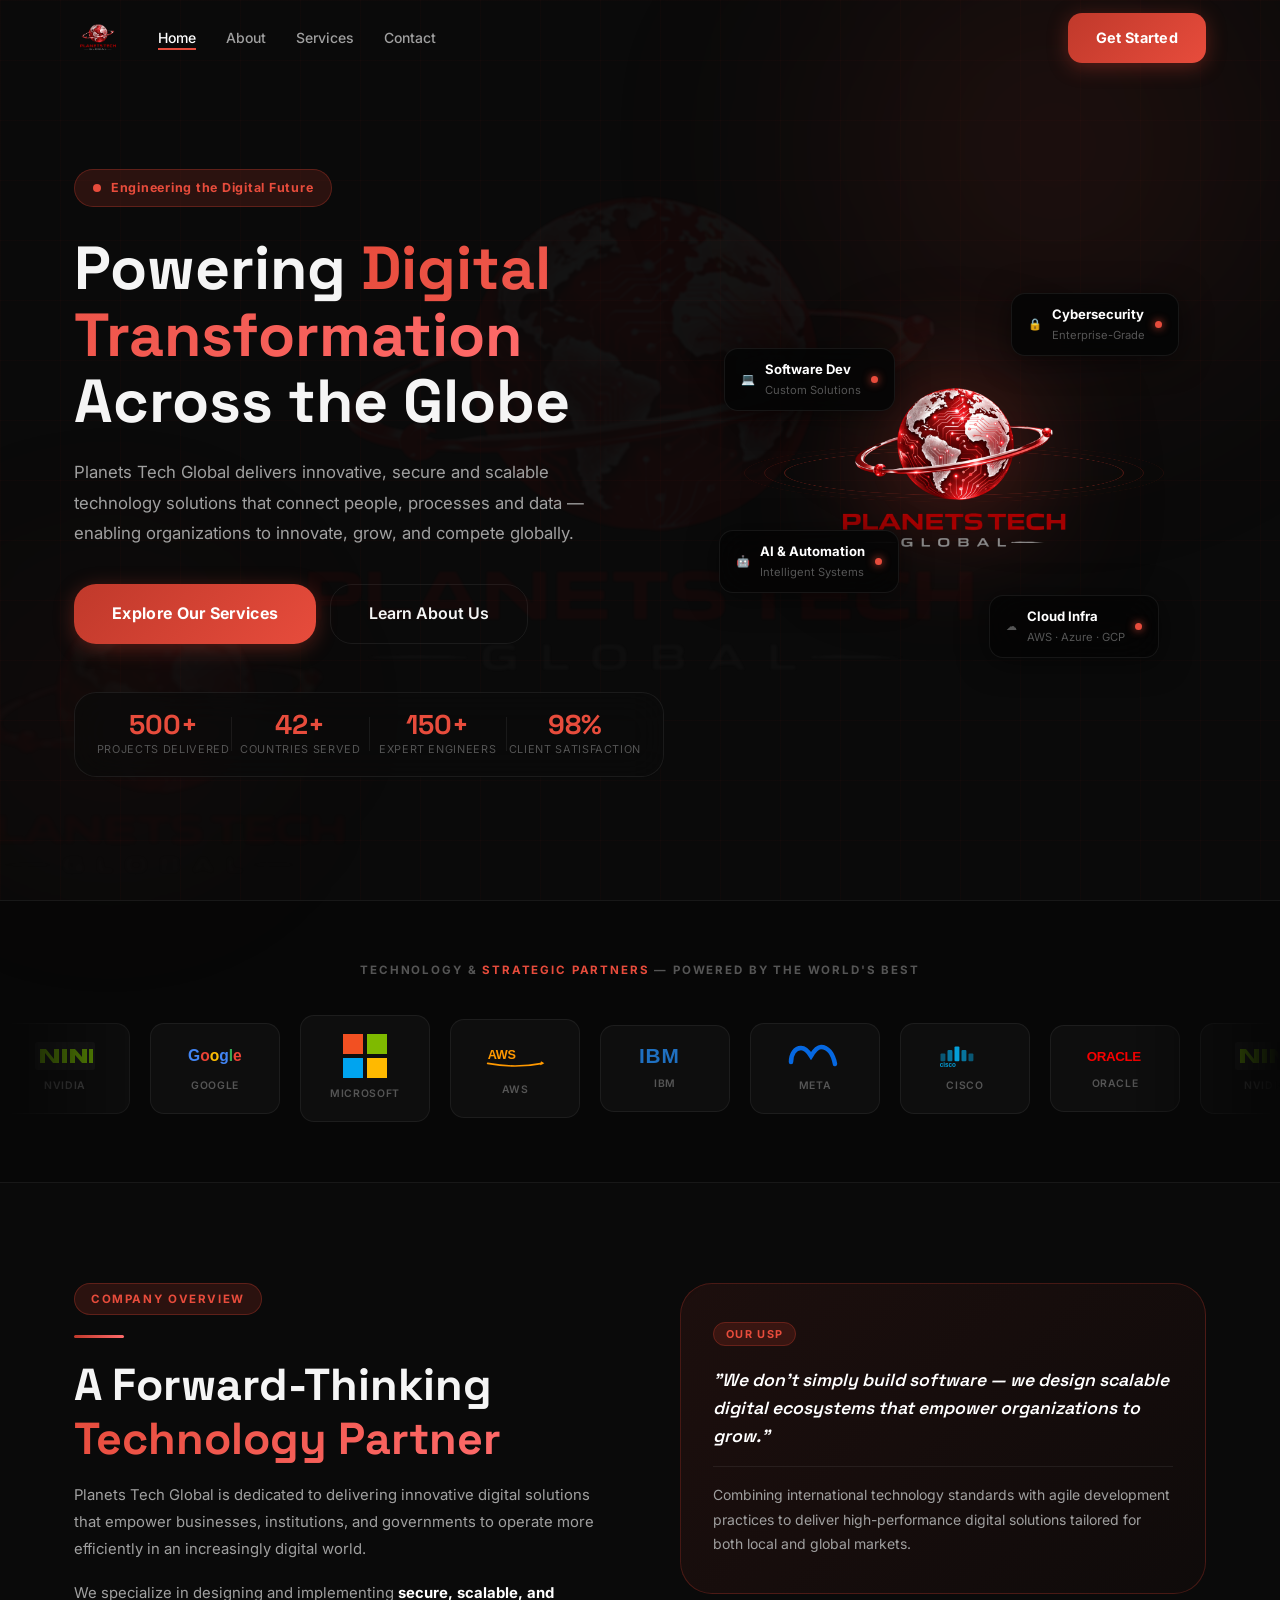
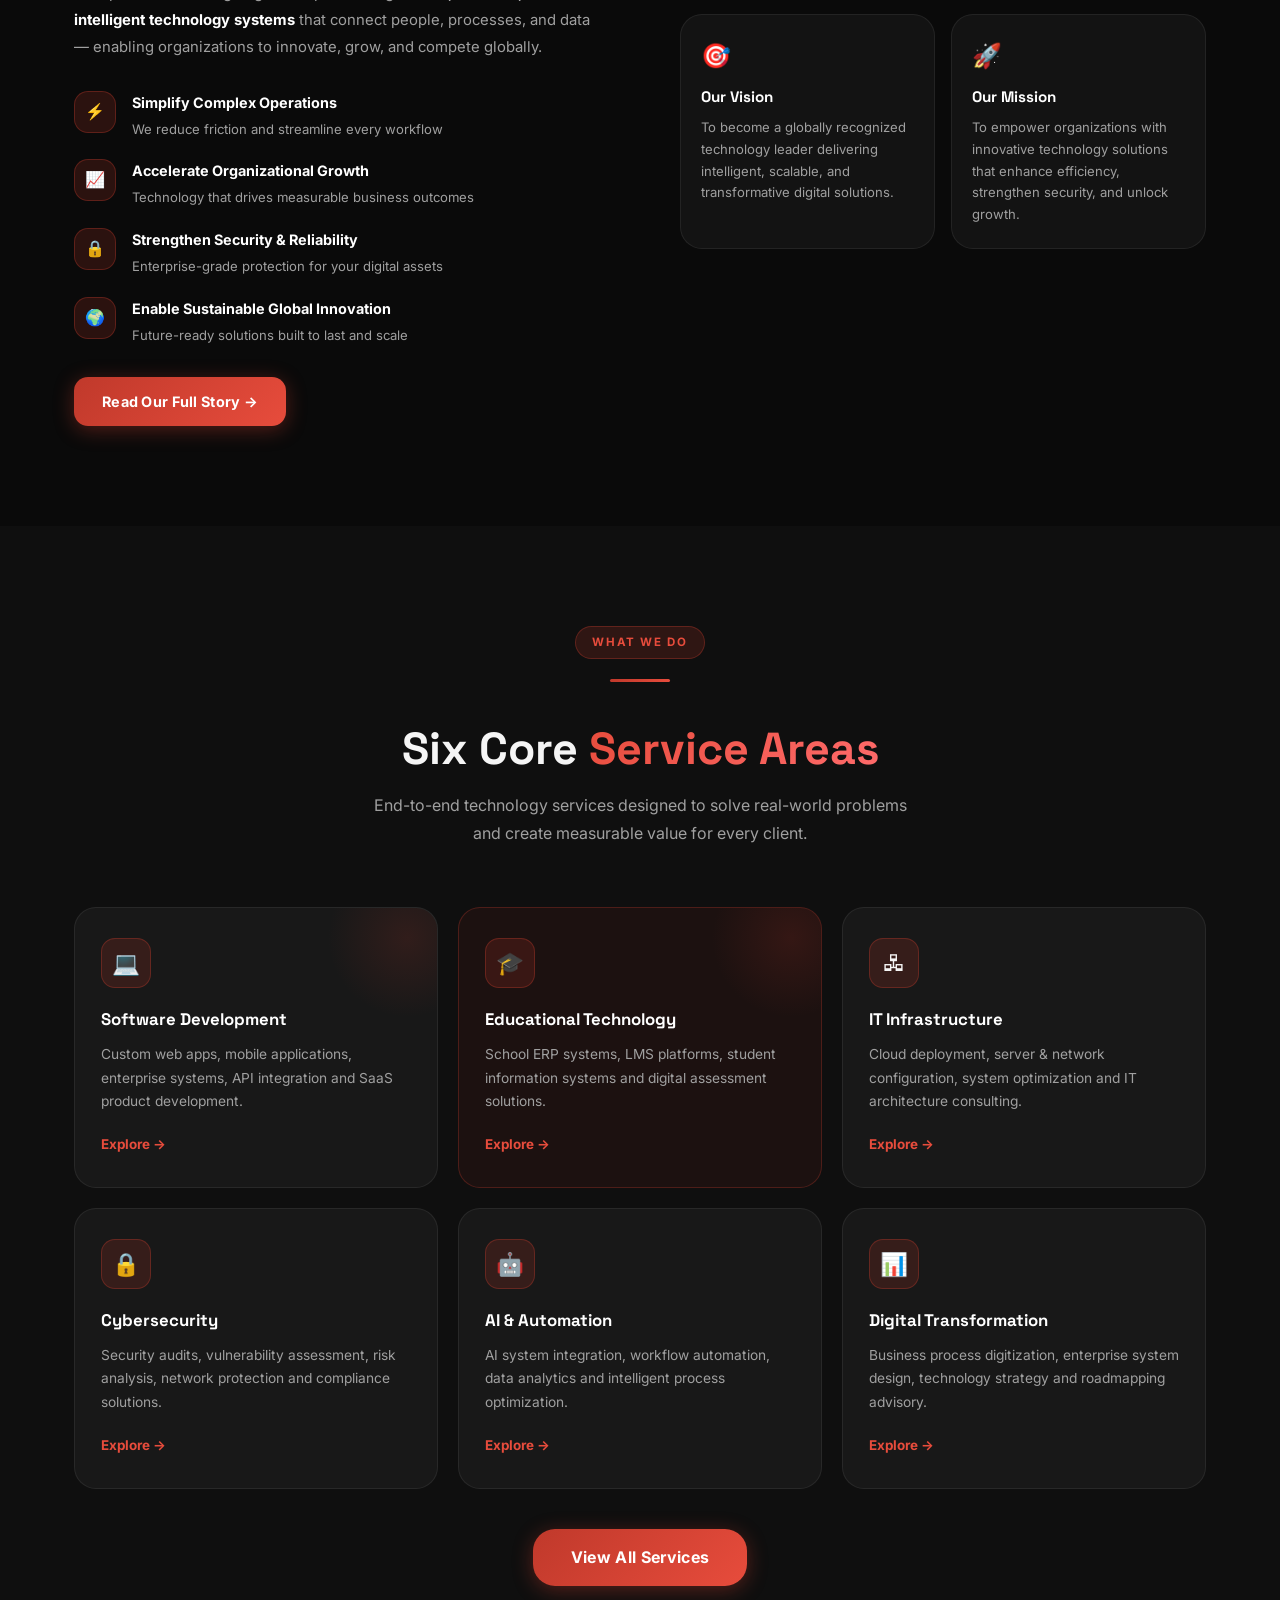
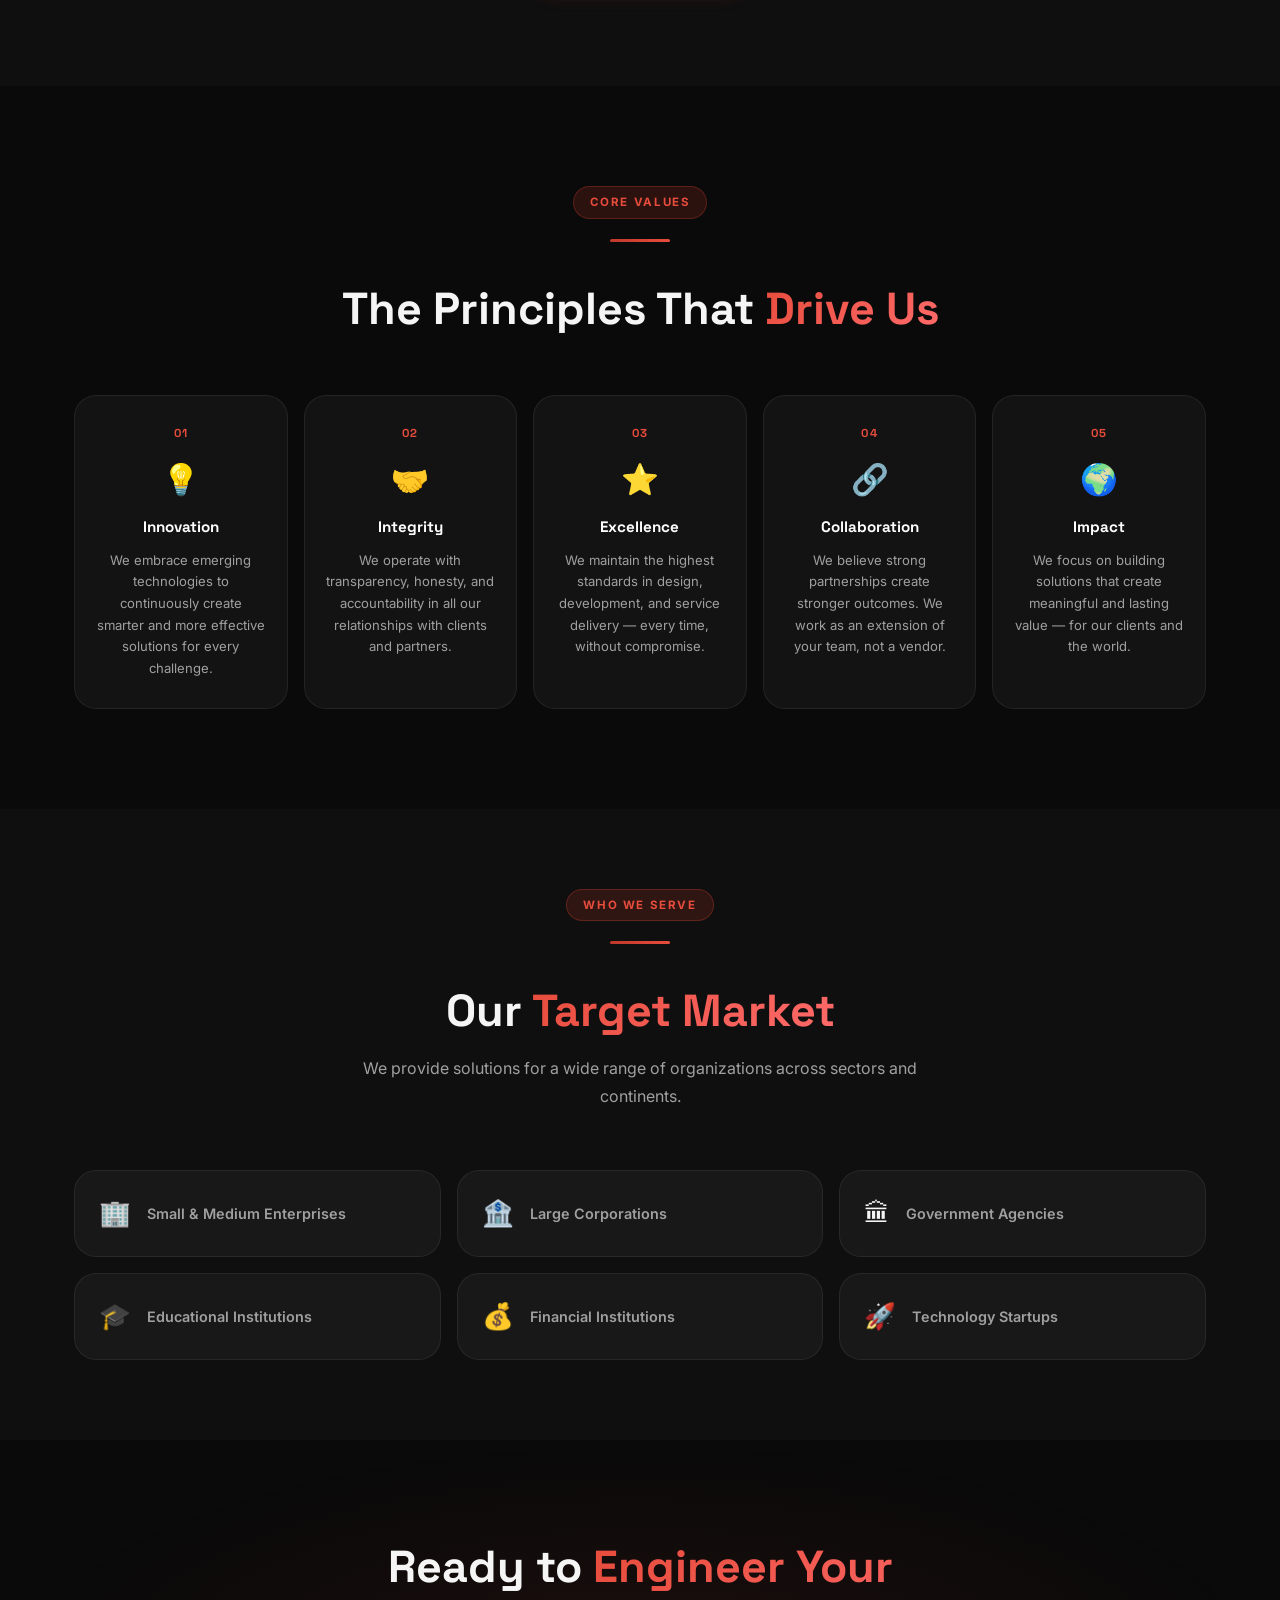
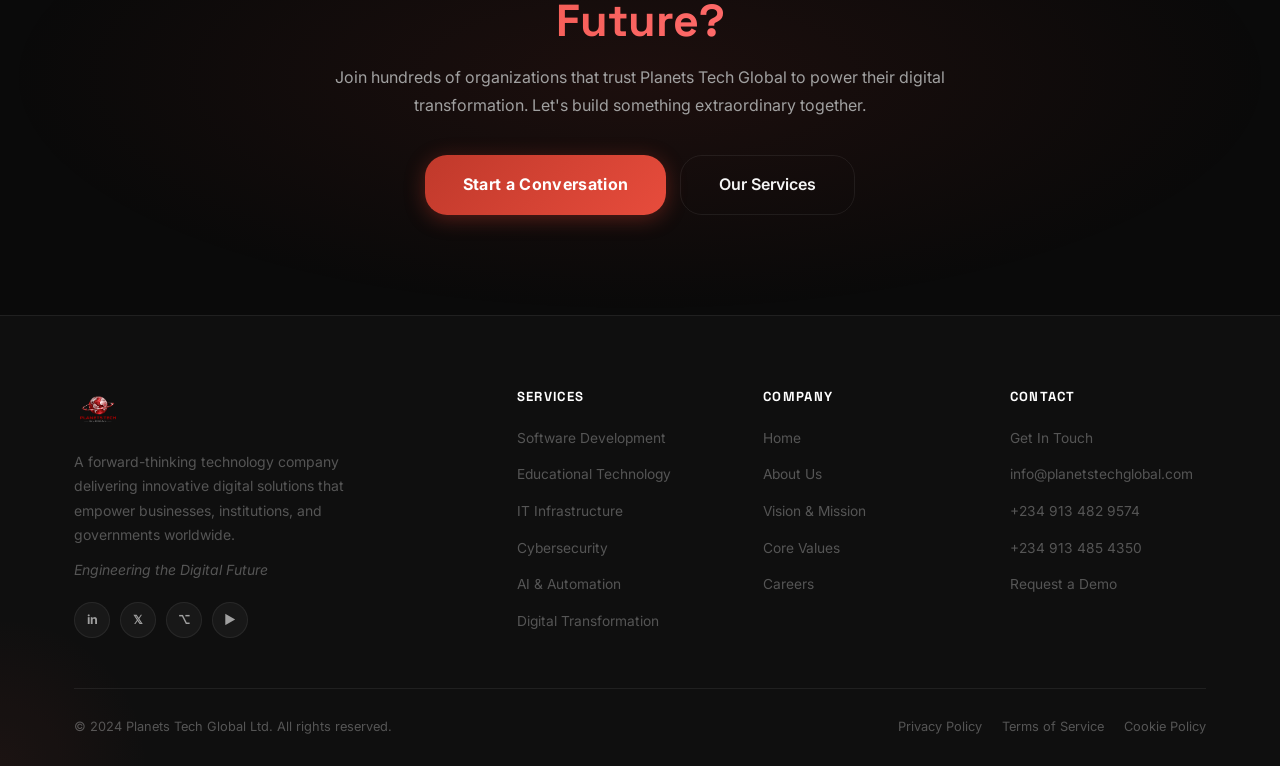
==== index.html @ 1c9dc2ce "Add files via upload" ====
<!DOCTYPE html>
<html lang="en">
<head>
  <meta charset="UTF-8"/>
  <meta name="viewport" content="width=device-width, initial-scale=1.0"/>
  <title>Planets Tech Global — Engineering the Digital Future</title>
  <meta name="description" content="Planets Tech Global delivers innovative digital solutions empowering businesses, institutions, and governments to operate efficiently in a digital world."/>
  <link rel="icon" href="assets/planets tech red logo transparent.png" type="image/png"/>
  <link rel="stylesheet" href="style.css"/>
  <link rel="stylesheet" href="home.css"/>
</head>
<body>
<div class="bg-grid"></div>

<!-- Animated background logo layers -->
<div class="bg-logo-wrap" aria-hidden="true">
  <img src="assets/planets tech red logo transparent.png" alt="" class="bg-logo"/>
</div>
<div class="bg-logo-wrap-2" aria-hidden="true">
  <img src="assets/planets tech red logo transparent.png" alt="" class="bg-logo-2"/>
</div>

<!-- ===== NAVBAR ===== -->
<nav class="navbar" id="navbar">
  <div class="nav-inner">
    <a href="index.html" class="nav-logo">
      <img src="assets/planets tech red logo transparent.png" alt="Planets Tech Global Logo"/>
    </a>
    <ul class="nav-links" id="nav-links">
      <li><a href="index.html"    class="nav-link">Home</a></li>
      <li><a href="about.html"    class="nav-link">About</a></li>
      <li><a href="services.html" class="nav-link">Services</a></li>
      <li><a href="contact.html"  class="nav-link">Contact</a></li>
    </ul>
    <div class="nav-cta">
      <a href="contact.html" class="btn-primary" id="nav-cta-btn">Get Started</a>
      <button class="hamburger" id="hamburger" aria-label="Toggle menu">
        <span></span><span></span><span></span>
      </button>
    </div>
  </div>
</nav>

<!-- ===== HERO ===== -->
<section class="hero" id="hero">
  <div class="hero-orb hero-orb-1"></div>
  <div class="hero-orb hero-orb-2"></div>
  <div class="container hero-inner">
    <div class="hero-content">
      <div class="hero-badge">
        <span class="badge-dot"></span>
        Engineering the Digital Future
      </div>
      <h1 class="hero-title">
        Powering <span class="gradient-text">Digital Transformation</span><br/>
        Across the Globe
      </h1>
      <p class="hero-subtitle">
        Planets Tech Global delivers innovative, secure and scalable technology solutions that connect people, processes and data — enabling organizations to innovate, grow, and compete globally.
      </p>
      <div class="hero-actions">
        <a href="services.html" class="btn-primary btn-lg" id="hero-services-btn">Explore Our Services</a>
        <a href="about.html"    class="btn-outline btn-lg" id="hero-about-btn">Learn About Us</a>
      </div>
      <div class="hero-stats">
        <div class="hero-stat">
          <span class="stat-val"><span data-count="500">0</span>+</span>
          <span class="stat-lbl">Projects Delivered</span>
        </div>
        <div class="stat-sep"></div>
        <div class="hero-stat">
          <span class="stat-val"><span data-count="42">0</span>+</span>
          <span class="stat-lbl">Countries Served</span>
        </div>
        <div class="stat-sep"></div>
        <div class="hero-stat">
          <span class="stat-val"><span data-count="150">0</span>+</span>
          <span class="stat-lbl">Expert Engineers</span>
        </div>
        <div class="stat-sep"></div>
        <div class="hero-stat">
          <span class="stat-val"><span data-count="98">0</span>%</span>
          <span class="stat-lbl">Client Satisfaction</span>
        </div>
      </div>
    </div>
    <div class="hero-visual">
      <div class="globe-wrap">
        <img src="assets/planets tech red logo transparent.png" alt="Planets Tech Globe" class="hero-globe" id="hero-globe"/>
        <div class="orbit orbit-1"></div>
        <div class="orbit orbit-2"></div>
        <div class="orbit orbit-3"></div>
        <div class="float-card fc-1">
          <span class="fc-icon">🔒</span>
          <div><strong>Cybersecurity</strong><span>Enterprise-Grade</span></div>
          <span class="fc-dot"></span>
        </div>
        <div class="float-card fc-2">
          <span class="fc-icon">🤖</span>
          <div><strong>AI & Automation</strong><span>Intelligent Systems</span></div>
          <span class="fc-dot"></span>
        </div>
        <div class="float-card fc-3">
          <span class="fc-icon">☁</span>
          <div><strong>Cloud Infra</strong><span>AWS · Azure · GCP</span></div>
          <span class="fc-dot"></span>
        </div>
        <div class="float-card fc-4">
          <span class="fc-icon">💻</span>
          <div><strong>Software Dev</strong><span>Custom Solutions</span></div>
          <span class="fc-dot"></span>
        </div>
      </div>
    </div>
  </div>
</section>


<!-- ===== TECHNOLOGY PARTNERS ===== -->
<section class="partners" id="partners">
  <div class="partners-lbl">Technology &amp; <span>Strategic Partners</span> — Powered by the World's Best</div>
  <div class="partners-track-wrap">
    <div class="partners-track">

      <!-- ── SET 1 ── -->
      <div class="partner-logo">
        <svg width="60" height="28" viewBox="0 0 120 56" fill="none"><rect width="120" height="56" rx="6" fill="#1a1a1a"/><polygon points="10,14 10,42 20,42 20,22 36,42 48,42 48,14 38,14 38,34 22,14" fill="#76b900"/><rect x="54" y="14" width="10" height="28" fill="#76b900"/><polygon points="70,14 70,42 80,42 80,26 94,42 104,42 104,14 94,14 94,30 80,14" fill="#76b900"/><rect x="108" y="14" width="8" height="28" fill="#76b900"/></svg>
        <span class="partner-name">NVIDIA</span>
      </div>
      <div class="partner-logo">
        <svg width="60" height="28" viewBox="0 0 200 80" fill="none"><text x="10" y="58" font-family="Arial,sans-serif" font-size="52" font-weight="700"><tspan fill="#4285F4">G</tspan><tspan fill="#EA4335">o</tspan><tspan fill="#FBBC05">o</tspan><tspan fill="#4285F4">g</tspan><tspan fill="#34A853">l</tspan><tspan fill="#EA4335">e</tspan></text></svg>
        <span class="partner-name">Google</span>
      </div>
      <div class="partner-logo">
        <svg width="44" height="44" viewBox="0 0 44 44" fill="none"><rect x="0" y="0" width="20" height="20" fill="#F25022"/><rect x="24" y="0" width="20" height="20" fill="#7FBA00"/><rect x="0" y="24" width="20" height="20" fill="#00A4EF"/><rect x="24" y="24" width="20" height="20" fill="#FFB900"/></svg>
        <span class="partner-name">Microsoft</span>
      </div>
      <div class="partner-logo">
        <svg width="60" height="36" viewBox="0 0 180 80" fill="none"><text x="8" y="50" font-family="Arial,sans-serif" font-size="38" font-weight="900" fill="#FF9900" letter-spacing="-1">AWS</text><path d="M8 62 Q90 78 172 62" stroke="#FF9900" stroke-width="5" fill="none" stroke-linecap="round"/><polygon points="168,56 178,62 165,68" fill="#FF9900"/></svg>
        <span class="partner-name">AWS</span>
      </div>
      <div class="partner-logo">
        <svg width="56" height="24" viewBox="0 0 140 60" fill="none"><text x="5" y="48" font-family="Arial,sans-serif" font-size="52" font-weight="900" fill="#1F70C1" letter-spacing="2">IBM</text></svg>
        <span class="partner-name">IBM</span>
      </div>
      <div class="partner-logo">
        <svg width="56" height="28" viewBox="0 0 56 28" fill="none"><path d="M4 20 C4 12 8 6 14 6 C18 6 21 9 24 14 C27 9 30 5 34 5 C41 5 46 12 48 22" stroke="url(#mg1)" stroke-width="4.5" fill="none" stroke-linecap="round"/><defs><linearGradient id="mg1" x1="4" y1="14" x2="48" y2="14"><stop offset="0%" stop-color="#0668E1"/><stop offset="100%" stop-color="#00B2FF"/></linearGradient></defs></svg>
        <span class="partner-name">Meta</span>
      </div>
      <div class="partner-logo">
        <svg width="56" height="28" viewBox="0 0 160 70" fill="none"><rect x="10" y="28" width="14" height="22" rx="3" fill="#049FD9" opacity="0.5"/><rect x="30" y="18" width="14" height="32" rx="3" fill="#049FD9" opacity="0.7"/><rect x="50" y="8" width="14" height="42" rx="3" fill="#049FD9"/><rect x="70" y="18" width="14" height="32" rx="3" fill="#049FD9" opacity="0.7"/><rect x="90" y="28" width="14" height="22" rx="3" fill="#049FD9" opacity="0.5"/><text x="8" y="66" font-family="Arial,sans-serif" font-size="18" font-weight="700" fill="#049FD9">cisco</text></svg>
        <span class="partner-name">Cisco</span>
      </div>
      <div class="partner-logo">
        <svg width="60" height="24" viewBox="0 0 180 60" fill="none"><text x="5" y="46" font-family="Arial,sans-serif" font-size="40" font-weight="700" fill="#F80000" letter-spacing="-1">ORACLE</text></svg>
        <span class="partner-name">Oracle</span>
      </div>

      <!-- ── SET 2 (duplicate for seamless loop) ── -->
      <div class="partner-logo">
        <svg width="60" height="28" viewBox="0 0 120 56" fill="none"><rect width="120" height="56" rx="6" fill="#1a1a1a"/><polygon points="10,14 10,42 20,42 20,22 36,42 48,42 48,14 38,14 38,34 22,14" fill="#76b900"/><rect x="54" y="14" width="10" height="28" fill="#76b900"/><polygon points="70,14 70,42 80,42 80,26 94,42 104,42 104,14 94,14 94,30 80,14" fill="#76b900"/><rect x="108" y="14" width="8" height="28" fill="#76b900"/></svg>
        <span class="partner-name">NVIDIA</span>
      </div>
      <div class="partner-logo">
        <svg width="60" height="28" viewBox="0 0 200 80" fill="none"><text x="10" y="58" font-family="Arial,sans-serif" font-size="52" font-weight="700"><tspan fill="#4285F4">G</tspan><tspan fill="#EA4335">o</tspan><tspan fill="#FBBC05">o</tspan><tspan fill="#4285F4">g</tspan><tspan fill="#34A853">l</tspan><tspan fill="#EA4335">e</tspan></text></svg>
        <span class="partner-name">Google</span>
      </div>
      <div class="partner-logo">
        <svg width="44" height="44" viewBox="0 0 44 44" fill="none"><rect x="0" y="0" width="20" height="20" fill="#F25022"/><rect x="24" y="0" width="20" height="20" fill="#7FBA00"/><rect x="0" y="24" width="20" height="20" fill="#00A4EF"/><rect x="24" y="24" width="20" height="20" fill="#FFB900"/></svg>
        <span class="partner-name">Microsoft</span>
      </div>
      <div class="partner-logo">
        <svg width="60" height="36" viewBox="0 0 180 80" fill="none"><text x="8" y="50" font-family="Arial,sans-serif" font-size="38" font-weight="900" fill="#FF9900" letter-spacing="-1">AWS</text><path d="M8 62 Q90 78 172 62" stroke="#FF9900" stroke-width="5" fill="none" stroke-linecap="round"/><polygon points="168,56 178,62 165,68" fill="#FF9900"/></svg>
        <span class="partner-name">AWS</span>
      </div>
      <div class="partner-logo">
        <svg width="56" height="24" viewBox="0 0 140 60" fill="none"><text x="5" y="48" font-family="Arial,sans-serif" font-size="52" font-weight="900" fill="#1F70C1" letter-spacing="2">IBM</text></svg>
        <span class="partner-name">IBM</span>
      </div>
      <div class="partner-logo">
        <svg width="56" height="28" viewBox="0 0 56 28" fill="none"><path d="M4 20 C4 12 8 6 14 6 C18 6 21 9 24 14 C27 9 30 5 34 5 C41 5 46 12 48 22" stroke="url(#mg2)" stroke-width="4.5" fill="none" stroke-linecap="round"/><defs><linearGradient id="mg2" x1="4" y1="14" x2="48" y2="14"><stop offset="0%" stop-color="#0668E1"/><stop offset="100%" stop-color="#00B2FF"/></linearGradient></defs></svg>
        <span class="partner-name">Meta</span>
      </div>
      <div class="partner-logo">
        <svg width="56" height="28" viewBox="0 0 160 70" fill="none"><rect x="10" y="28" width="14" height="22" rx="3" fill="#049FD9" opacity="0.5"/><rect x="30" y="18" width="14" height="32" rx="3" fill="#049FD9" opacity="0.7"/><rect x="50" y="8" width="14" height="42" rx="3" fill="#049FD9"/><rect x="70" y="18" width="14" height="32" rx="3" fill="#049FD9" opacity="0.7"/><rect x="90" y="28" width="14" height="22" rx="3" fill="#049FD9" opacity="0.5"/><text x="8" y="66" font-family="Arial,sans-serif" font-size="18" font-weight="700" fill="#049FD9">cisco</text></svg>
        <span class="partner-name">Cisco</span>
      </div>
      <div class="partner-logo">
        <svg width="60" height="24" viewBox="0 0 180 60" fill="none"><text x="5" y="46" font-family="Arial,sans-serif" font-size="40" font-weight="700" fill="#F80000" letter-spacing="-1">ORACLE</text></svg>
        <span class="partner-name">Oracle</span>
      </div>

    </div><!-- /partners-track -->
  </div><!-- /partners-track-wrap -->
</section>

<!-- ===== OVERVIEW ===== -->
<section class="overview" id="overview">
  <div class="container">
    <div class="overview-inner">
      <div class="overview-text">
        <span class="section-tag">Company Overview</span>
        <div class="red-line"></div>
        <h2 class="section-title">A Forward-Thinking<br/><span class="gradient-text">Technology Partner</span></h2>
        <p class="overview-desc">Planets Tech Global is dedicated to delivering innovative digital solutions that empower businesses, institutions, and governments to operate more efficiently in an increasingly digital world.</p>
        <p class="overview-desc">We specialize in designing and implementing <strong>secure, scalable, and intelligent technology systems</strong> that connect people, processes, and data — enabling organizations to innovate, grow, and compete globally.</p>
        <div class="overview-beliefs">
          <div class="belief-item reveal">
            <div class="belief-icon">⚡</div>
            <div>
              <strong>Simplify Complex Operations</strong>
              <span>We reduce friction and streamline every workflow</span>
            </div>
          </div>
          <div class="belief-item reveal">
            <div class="belief-icon">📈</div>
            <div>
              <strong>Accelerate Organizational Growth</strong>
              <span>Technology that drives measurable business outcomes</span>
            </div>
          </div>
          <div class="belief-item reveal">
            <div class="belief-icon">🔒</div>
            <div>
              <strong>Strengthen Security & Reliability</strong>
              <span>Enterprise-grade protection for your digital assets</span>
            </div>
          </div>
          <div class="belief-item reveal">
            <div class="belief-icon">🌍</div>
            <div>
              <strong>Enable Sustainable Global Innovation</strong>
              <span>Future-ready solutions built to last and scale</span>
            </div>
          </div>
        </div>
        <a href="about.html" class="btn-primary" id="overview-more-btn">Read Our Full Story →</a>
      </div>
      <div class="overview-visual">
        <div class="usp-card reveal">
          <div class="usp-top">
            <span class="usp-tag">Our USP</span>
          </div>
          <p class="usp-quote">"We don't simply build software — we design scalable digital ecosystems that empower organizations to grow."</p>
          <div class="usp-divider"></div>
          <p class="usp-sub">Combining international technology standards with agile development practices to deliver high-performance digital solutions tailored for both local and global markets.</p>
        </div>
        <div class="vm-cards">
          <div class="vm-card reveal">
            <span class="vm-icon">🎯</span>
            <h4>Our Vision</h4>
            <p>To become a globally recognized technology leader delivering intelligent, scalable, and transformative digital solutions.</p>
          </div>
          <div class="vm-card reveal">
            <span class="vm-icon">🚀</span>
            <h4>Our Mission</h4>
            <p>To empower organizations with innovative technology solutions that enhance efficiency, strengthen security, and unlock growth.</p>
          </div>
        </div>
      </div>
    </div>
  </div>
</section>

<!-- ===== SERVICES PREVIEW ===== -->
<section class="services-preview" id="services-preview">
  <div class="container">
    <div class="section-header">
      <span class="section-tag">What We Do</span>
      <div class="section-divider"></div>
      <h2 class="section-title">Six Core <span class="gradient-text">Service Areas</span></h2>
      <p class="section-subtitle">End-to-end technology services designed to solve real-world problems and create measurable value for every client.</p>
    </div>
    <div class="services-grid">
      <a href="services.html#software" class="svc-card tilt-card reveal" id="svc-software">
        <div class="svc-icon-wrap"><span class="svc-icon">💻</span></div>
        <h3>Software Development</h3>
        <p>Custom web apps, mobile applications, enterprise systems, API integration and SaaS product development.</p>
        <span class="svc-link">Explore →</span>
        <div class="svc-glow"></div>
      </a>
      <a href="services.html#edtech" class="svc-card tilt-card reveal featured-svc" id="svc-edtech">
        <div class="svc-icon-wrap"><span class="svc-icon">🎓</span></div>
        <h3>Educational Technology</h3>
        <p>School ERP systems, LMS platforms, student information systems and digital assessment solutions.</p>
        <span class="svc-link">Explore →</span>
        <div class="svc-glow"></div>
      </a>
      <a href="services.html#infra" class="svc-card tilt-card reveal" id="svc-infra">
        <div class="svc-icon-wrap"><span class="svc-icon">🖧</span></div>
        <h3>IT Infrastructure</h3>
        <p>Cloud deployment, server & network configuration, system optimization and IT architecture consulting.</p>
        <span class="svc-link">Explore →</span>
      </a>
      <a href="services.html#security" class="svc-card tilt-card reveal" id="svc-security">
        <div class="svc-icon-wrap"><span class="svc-icon">🔒</span></div>
        <h3>Cybersecurity</h3>
        <p>Security audits, vulnerability assessment, risk analysis, network protection and compliance solutions.</p>
        <span class="svc-link">Explore →</span>
      </a>
      <a href="services.html#ai" class="svc-card tilt-card reveal" id="svc-ai">
        <div class="svc-icon-wrap"><span class="svc-icon">🤖</span></div>
        <h3>AI & Automation</h3>
        <p>AI system integration, workflow automation, data analytics and intelligent process optimization.</p>
        <span class="svc-link">Explore →</span>
      </a>
      <a href="services.html#consulting" class="svc-card tilt-card reveal" id="svc-consulting">
        <div class="svc-icon-wrap"><span class="svc-icon">📊</span></div>
        <h3>Digital Transformation</h3>
        <p>Business process digitization, enterprise system design, technology strategy and roadmapping advisory.</p>
        <span class="svc-link">Explore →</span>
      </a>
    </div>
    <div class="services-cta">
      <a href="services.html" class="btn-primary btn-lg" id="all-services-btn">View All Services</a>
    </div>
  </div>
</section>

<!-- ===== CORE VALUES ===== -->
<section class="values" id="values">
  <div class="container">
    <div class="section-header">
      <span class="section-tag">Core Values</span>
      <div class="section-divider"></div>
      <h2 class="section-title">The Principles That <span class="gradient-text">Drive Us</span></h2>
    </div>
    <div class="values-grid">
      <div class="value-card tilt-card reveal" id="val-innovation">
        <div class="value-num">01</div>
        <div class="value-icon">💡</div>
        <h3>Innovation</h3>
        <p>We embrace emerging technologies to continuously create smarter and more effective solutions for every challenge.</p>
      </div>
      <div class="value-card tilt-card reveal" id="val-integrity">
        <div class="value-num">02</div>
        <div class="value-icon">🤝</div>
        <h3>Integrity</h3>
        <p>We operate with transparency, honesty, and accountability in all our relationships with clients and partners.</p>
      </div>
      <div class="value-card tilt-card reveal" id="val-excellence">
        <div class="value-num">03</div>
        <div class="value-icon">⭐</div>
        <h3>Excellence</h3>
        <p>We maintain the highest standards in design, development, and service delivery — every time, without compromise.</p>
      </div>
      <div class="value-card tilt-card reveal" id="val-collab">
        <div class="value-num">04</div>
        <div class="value-icon">🔗</div>
        <h3>Collaboration</h3>
        <p>We believe strong partnerships create stronger outcomes. We work as an extension of your team, not a vendor.</p>
      </div>
      <div class="value-card tilt-card reveal" id="val-impact">
        <div class="value-num">05</div>
        <div class="value-icon">🌍</div>
        <h3>Impact</h3>
        <p>We focus on building solutions that create meaningful and lasting value — for our clients and the world.</p>
      </div>
    </div>
  </div>
</section>

<!-- ===== TARGET MARKET ===== -->
<section class="markets" id="markets">
  <div class="container">
    <div class="section-header">
      <span class="section-tag">Who We Serve</span>
      <div class="section-divider"></div>
      <h2 class="section-title">Our <span class="gradient-text">Target Market</span></h2>
      <p class="section-subtitle">We provide solutions for a wide range of organizations across sectors and continents.</p>
    </div>
    <div class="markets-grid">
      <div class="market-item reveal" id="mkt-sme"><span class="mkt-icon">🏢</span><span>Small &amp; Medium Enterprises</span></div>
      <div class="market-item reveal" id="mkt-corp"><span class="mkt-icon">🏦</span><span>Large Corporations</span></div>
      <div class="market-item reveal" id="mkt-gov"><span class="mkt-icon">🏛</span><span>Government Agencies</span></div>
      <div class="market-item reveal" id="mkt-edu"><span class="mkt-icon">🎓</span><span>Educational Institutions</span></div>
      <div class="market-item reveal" id="mkt-fin"><span class="mkt-icon">💰</span><span>Financial Institutions</span></div>
      <div class="market-item reveal" id="mkt-startup"><span class="mkt-icon">🚀</span><span>Technology Startups</span></div>
    </div>
  </div>
</section>

<!-- ===== CTA ===== -->
<section class="home-cta" id="home-cta">
  <div class="home-cta-glow"></div>
  <div class="container">
    <div class="home-cta-inner">
      <h2 class="section-title">Ready to <span class="gradient-text">Engineer Your Future?</span></h2>
      <p>Join hundreds of organizations that trust Planets Tech Global to power their digital transformation. Let's build something extraordinary together.</p>
      <div class="cta-btns">
        <a href="contact.html" class="btn-primary btn-lg" id="cta-contact-btn">Start a Conversation</a>
        <a href="services.html" class="btn-outline btn-lg" id="cta-services-btn">Our Services</a>
      </div>
    </div>
  </div>
</section>

<!-- ===== FOOTER ===== -->
<footer class="footer" id="footer">
  <div class="container">
    <div class="footer-top">
      <div class="footer-brand">
        <a href="index.html" class="nav-logo">
          <img src="assets/planets tech red logo transparent.png" alt="Planets Tech Global"/>
        </a>
        <p>A forward-thinking technology company delivering innovative digital solutions that empower businesses, institutions, and governments worldwide.</p>
        <p class="footer-tagline">Engineering the Digital Future</p>
        <div class="footer-social">
          <a href="#" class="footer-social-icon" id="fs-linkedin" aria-label="LinkedIn">in</a>
          <a href="#" class="footer-social-icon" id="fs-twitter"  aria-label="Twitter">𝕏</a>
          <a href="#" class="footer-social-icon" id="fs-github"   aria-label="GitHub">⌥</a>
          <a href="#" class="footer-social-icon" id="fs-youtube"  aria-label="YouTube">▶</a>
        </div>
      </div>
      <div class="footer-col">
        <h4>Services</h4>
        <ul>
          <li><a href="services.html#software">Software Development</a></li>
          <li><a href="services.html#edtech">Educational Technology</a></li>
          <li><a href="services.html#infra">IT Infrastructure</a></li>
          <li><a href="services.html#security">Cybersecurity</a></li>
          <li><a href="services.html#ai">AI &amp; Automation</a></li>
          <li><a href="services.html#consulting">Digital Transformation</a></li>
        </ul>
      </div>
      <div class="footer-col">
        <h4>Company</h4>
        <ul>
          <li><a href="index.html">Home</a></li>
          <li><a href="about.html">About Us</a></li>
          <li><a href="about.html#vision">Vision &amp; Mission</a></li>
          <li><a href="about.html#values">Core Values</a></li>
          <li><a href="contact.html">Careers</a></li>
        </ul>
      </div>
      <div class="footer-col">
        <h4>Contact</h4>
        <ul>
          <li><a href="contact.html">Get In Touch</a></li>
          <li><a href="mailto:info@planetstechglobal.com">info@planetstechglobal.com</a></li>
          <li><a href="tel:+2349134829574">+234 913 482 9574</a></li>
          <li><a href="tel:+23491348534350">+234 913 485 4350</a></li>
          <li><a href="contact.html">Request a Demo</a></li>
        </ul>
      </div>
    </div>
    <div class="footer-bottom">
      <p>© 2024 Planets Tech Global Ltd. All rights reserved.</p>
      <div class="footer-legal">
        <a href="#">Privacy Policy</a>
        <a href="#">Terms of Service</a>
        <a href="#">Cookie Policy</a>
      </div>
    </div>
  </div>
</footer>

<script src="script.js"></script>
</body>
</html>
---- style.css ----
/* =====================================================
   PLANETS TECH GLOBAL — style.css
   Red · Black · White — Premium Tech Aesthetic
   ===================================================== */

/* ===== GOOGLE FONTS ===== */
@import url('https://fonts.googleapis.com/css2?family=Inter:wght@300;400;500;600;700;800;900&family=Space+Grotesk:wght@300;400;500;600;700&display=swap');

/* ===== CSS VARIABLES ===== */
:root {
  --red:            #c0392b;
  --red-bright:     #e74c3c;
  --red-light:      #ff6b6b;
  --red-primary:    #c0392b;
  --red-glow:       rgba(192, 57, 43, 0.18);
  --red-glow-strong:rgba(192, 57, 43, 0.35);
  --red-border:     rgba(192, 57, 43, 0.35);

  --bg-primary:     #0a0a0a;
  --bg-secondary:   #0f0f0f;
  --bg-card:        rgba(255,255,255,0.04);
  --bg-card-hover:  rgba(255,255,255,0.07);
  --bg-red-card:    rgba(192,57,43,0.08);

  --border-subtle:  rgba(255,255,255,0.07);
  --border-red:     rgba(192,57,43,0.3);

  --white:          #ffffff;
  --text-primary:   #f5f5f5;
  --text-secondary: #a0a0a0;
  --text-muted:     #555555;

  --font-main:      'Inter', -apple-system, sans-serif;
  --font-body:      'Inter', -apple-system, sans-serif;
  --font-display:   'Space Grotesk', sans-serif;

  --radius-sm:  8px;
  --radius-md:  14px;
  --radius-lg:  22px;
  --radius-xl:  32px;

  --shadow-card:  0 4px 30px rgba(0,0,0,0.5);
  --shadow-red:   0 0 30px rgba(192,57,43,0.25);
  --transition:   all 0.3s cubic-bezier(0.4,0,0.2,1);
  --nav-height:   76px;
}

/* ===== RESET ===== */
*, *::before, *::after { margin:0; padding:0; box-sizing:border-box; }
html { scroll-behavior:smooth; font-size:16px; }
body {
  font-family: var(--font-main);
  background: var(--bg-primary);
  color: var(--text-primary);
  line-height: 1.6;
  overflow-x: hidden;
}
img { max-width:100%; height:auto; display:block; }
a  { text-decoration:none; color:inherit; }
ul { list-style:none; }

/* ===== CONTAINER ===== */
.container {
  max-width:1180px;
  margin:0 auto;
  padding:0 24px;
  padding-left:max(24px, env(safe-area-inset-left));
  padding-right:max(24px, env(safe-area-inset-right));
}

/* ===== BG GRID ===== */
.bg-grid {
  position: fixed; inset:0;
  background-image:
    linear-gradient(rgba(192,57,43,0.03) 1px, transparent 1px),
    linear-gradient(90deg,rgba(192,57,43,0.03) 1px, transparent 1px);
  background-size: 60px 60px;
  pointer-events:none; z-index:-2;
}

/* ===== TYPOGRAPHY ===== */
.gradient-text {
  background: linear-gradient(135deg, var(--red-bright) 0%, var(--red-light) 100%);
  -webkit-background-clip:text;
  -webkit-text-fill-color:transparent;
  background-clip:text;
}

.section-tag {
  display:inline-block;
  font-size:0.72rem; font-weight:700;
  letter-spacing:0.14em; text-transform:uppercase;
  color: var(--red-bright);
  background: var(--red-glow);
  border: 1px solid var(--red-border);
  padding:6px 16px; border-radius:100px;
  margin-bottom:20px;
}

.section-title {
  font-family: var(--font-display);
  font-size: clamp(1.9rem, 3.5vw, 2.8rem);
  font-weight:700; line-height:1.2;
  color: var(--text-primary);
  margin-bottom:16px;
}

.section-subtitle {
  font-size:1rem; color:var(--text-secondary);
  max-width:560px; margin:0 auto; line-height:1.75;
}

.section-header { text-align:center; margin-bottom:60px; }

/* ===== BUTTONS ===== */
.btn-primary {
  display:inline-flex; align-items:center; gap:8px;
  background: linear-gradient(135deg, var(--red), var(--red-bright));
  color:#fff; font-weight:700; font-size:0.9rem;
  padding:13px 28px; border-radius:var(--radius-md);
  transition:var(--transition); border:none; cursor:pointer;
  box-shadow: 0 4px 20px rgba(192,57,43,0.4);
  letter-spacing:0.02em;
}
.btn-primary:hover {
  transform:translateY(-3px);
  box-shadow:0 10px 35px rgba(192,57,43,0.55);
  filter:brightness(1.1);
}
.btn-primary.btn-lg { padding:16px 38px; font-size:1rem; border-radius:var(--radius-lg); }
.btn-primary.btn-full { width:100%; justify-content:center; }

.btn-outline {
  display:inline-flex; align-items:center; gap:8px;
  background:transparent; color:var(--text-primary);
  font-weight:600; font-size:0.9rem;
  padding:13px 28px; border-radius:var(--radius-md);
  border:1px solid var(--border-subtle);
  transition:var(--transition); cursor:pointer;
}
.btn-outline:hover {
  border-color:var(--red-bright); color:var(--red-bright);
  background:var(--red-glow); transform:translateY(-3px);
}
.btn-outline.btn-lg { padding:16px 38px; font-size:1rem; border-radius:var(--radius-lg); }

/* ===== NAVBAR ===== */
.navbar {
  position:fixed; top:0; left:0; right:0;
  height:var(--nav-height); z-index:1000;
  transition:var(--transition);
}
.navbar.scrolled {
  background:rgba(10,10,10,0.93);
  backdrop-filter:blur(18px);
  border-bottom:1px solid var(--border-subtle);
}
.nav-inner {
  max-width:1180px; margin:0 auto; padding:0 24px;
  height:100%; display:flex; align-items:center; gap:36px;
  padding-left:max(24px, env(safe-area-inset-left));
  padding-right:max(24px, env(safe-area-inset-right));
}
.nav-logo { display:flex; align-items:center; gap:12px; flex-shrink:0; }
.nav-logo img { height:48px; width:auto; }
.nav-links { display:flex; align-items:center; gap:30px; flex:1; }
.nav-link {
  font-size:0.875rem; font-weight:500;
  color:var(--text-secondary); transition:var(--transition);
  position:relative; padding-bottom:4px;
}
.nav-link::after {
  content:''; position:absolute; bottom:0; left:0;
  width:0; height:2px;
  background:var(--red-bright); transition:var(--transition);
}
.nav-link:hover, .nav-link.active { color:var(--white); }
.nav-link:hover::after, .nav-link.active::after { width:100%; }
.nav-cta { margin-left:auto; display:flex; align-items:center; gap:14px; }
.hamburger {
  display:none; flex-direction:column; gap:5px;
  background:none; border:none; cursor:pointer; padding:4px;
}
.hamburger span { display:block; width:22px; height:2px; background:var(--text-primary); transition:var(--transition); }

/* ===== PAGE HERO (shared) ===== */
.page-hero {
  min-height:52vh; display:flex; align-items:center;
  padding:calc(var(--nav-height) + 60px) 0 60px;
  position:relative; text-align:center; overflow:hidden;
}
.page-hero-orb {
  position:absolute; border-radius:50%; filter:blur(90px); pointer-events:none;
}
.page-hero-orb-1 {
  width:500px; height:500px;
  background:radial-gradient(circle,rgba(192,57,43,0.14),transparent 70%);
  top:-150px; left:50%; transform:translateX(-50%);
}
.page-hero-content { position:relative; z-index:1; max-width:800px; margin:0 auto; }
.page-hero h1 { font-family:var(--font-display); font-size:clamp(2.2rem,5vw,3.5rem); font-weight:800; line-height:1.15; margin-bottom:20px; }
.page-hero p { font-size:1.05rem; color:var(--text-secondary); max-width:620px; margin:0 auto 32px; line-height:1.8; }

/* ===== DIVIDER ===== */
.section-divider {
  width:60px; height:3px; margin:0 auto 40px;
  background:linear-gradient(90deg,var(--red),var(--red-bright));
  border-radius:100px;
}

/* ===== RED LINE ACCENT ===== */
.red-line { width:50px; height:3px; background:linear-gradient(90deg,var(--red),var(--red-light)); border-radius:100px; margin-bottom:20px; }

/* ===== CARDS ===== */
.card {
  background:var(--bg-card);
  border:1px solid var(--border-subtle);
  border-radius:var(--radius-lg);
  transition:var(--transition);
}
.card:hover {
  background:var(--bg-card-hover);
  border-color:var(--border-red);
  transform:translateY(-5px);
  box-shadow:var(--shadow-red);
}

/* ===== TICKER ===== */
.ticker-wrap { overflow:hidden; }
.ticker-inner { display:flex; gap:60px; animation:ticker 28s linear infinite; width:max-content; }
.ticker-inner:hover { animation-play-state:paused; }
@keyframes ticker { from{transform:translateX(0)} to{transform:translateX(-50%)} }
.brand-logo {
  font-family:var(--font-display); font-size:0.95rem; font-weight:700;
  color:var(--text-muted); letter-spacing:0.06em; text-transform:uppercase; flex-shrink:0;
  transition:var(--transition);
}
.brand-logo:hover { color:var(--red-bright); }

/* ===== SCROLL REVEAL ===== */
.reveal { opacity:0; transform:translateY(28px); transition:opacity 0.7s ease,transform 0.7s ease; }
.reveal.visible { opacity:1; transform:translateY(0); }

/* ===== FOOTER ===== */
.footer {
  padding:70px 0 28px;
  border-top:1px solid var(--border-subtle);
  background:var(--bg-secondary);
}
.footer-top {
  display:grid; grid-template-columns:2fr 1fr 1fr 1fr;
  gap:50px; margin-bottom:50px;
}
.footer-brand .nav-logo { margin-bottom:16px; }
.footer-brand p { font-size:0.875rem; color:var(--text-muted); line-height:1.75; max-width:270px; }
.footer-tagline { font-size:0.8rem; font-style:italic; color:var(--red-bright); margin-top:10px; }
.footer-social { display:flex; gap:10px; margin-top:20px; }
.footer-social-icon {
  width:36px; height:36px;
  background:var(--bg-card); border:1px solid var(--border-subtle);
  border-radius:50%; display:flex; align-items:center; justify-content:center;
  font-size:0.78rem; font-weight:700; color:var(--text-secondary);
  transition:var(--transition);
}
.footer-social-icon:hover { background:var(--red-glow); border-color:var(--red); color:var(--red-bright); transform:translateY(-2px); }
.footer-col h4 {
  font-family:var(--font-display); font-size:0.82rem; font-weight:700;
  color:var(--white); letter-spacing:0.1em; text-transform:uppercase; margin-bottom:18px;
}
.footer-col ul { display:flex; flex-direction:column; gap:11px; }
.footer-col a { font-size:0.86rem; color:var(--text-muted); transition:var(--transition); }
.footer-col a:hover { color:var(--red-bright); padding-left:5px; }
.footer-bottom {
  display:flex; align-items:center; justify-content:space-between;
  padding-top:28px; border-top:1px solid var(--border-subtle);
  flex-wrap:wrap; gap:14px;
}
.footer-bottom p { font-size:0.8rem; color:var(--text-muted); }
.footer-legal { display:flex; gap:20px; }
.footer-legal a { font-size:0.8rem; color:var(--text-muted); transition:var(--transition); }
.footer-legal a:hover { color:var(--red-bright); }

/* ===== GLOWING BLOB CURSOR ===== */
#cursor-blob {
  position:fixed; width:300px; height:300px; border-radius:50%;
  background:radial-gradient(circle,rgba(192,57,43,0.07),transparent 70%);
  pointer-events:none; z-index:0;
  transform:translate(-50%,-50%);
  transition:left 0.12s ease,top 0.12s ease;
  mix-blend-mode:screen;
}

/* ===== FORM ===== */
.form-group { display:flex; flex-direction:column; gap:7px; margin-bottom:18px; }
.form-group label { font-size:0.82rem; font-weight:600; color:var(--text-secondary); letter-spacing:0.03em; }
.form-group input,
.form-group textarea,
.form-group select {
  background:rgba(255,255,255,0.04); border:1px solid var(--border-subtle);
  border-radius:var(--radius-md); padding:13px 16px;
  color:var(--text-primary); font-family:var(--font-main); font-size:0.9rem;
  transition:var(--transition); outline:none; width:100%;
}
.form-group input:focus,
.form-group textarea:focus,
.form-group select:focus {
  border-color:var(--red-bright); background:rgba(192,57,43,0.05);
  box-shadow:0 0 0 3px rgba(192,57,43,0.12);
}
.form-group select option { background:#111; color:var(--text-primary); }
.form-group textarea { resize:vertical; min-height:110px; }
.form-note { text-align:center; font-size:0.78rem; color:var(--text-muted); margin-top:12px; }
.form-row { display:grid; grid-template-columns:1fr 1fr; gap:16px; }

/* ===== RESPONSIVE ===== */
@media(max-width:1024px){
  .footer-top { grid-template-columns:1fr 1fr; gap:35px; }
}
@media(max-width:900px){
  .nav-inner { gap:20px; }
  .nav-links { display:none; }
  /* Always show a dark backdrop on mobile so nav is visible */
  .navbar {
    background:rgba(8,8,8,0.95);
    backdrop-filter:blur(16px);
    border-bottom:1px solid var(--border-subtle);
  }
  .hamburger { display:flex; z-index:1001; }
  .hamburger span { background: var(--white); height:3px; width:24px; border-radius:2px; }
  .nav-cta .btn-primary { display:none; }
  .nav-logo img { height:44px; }
  /* Open state — works from 900px down to any width */
  .nav-links.open {
    display:flex; flex-direction:column; align-items:flex-start;
    position:fixed; top:var(--nav-height); left:0; right:0;
    background:rgba(8,8,8,0.98); backdrop-filter:blur(20px);
    padding:32px 24px;
    padding-left:max(24px, env(safe-area-inset-left));
    padding-right:max(24px, env(safe-area-inset-right));
    border-bottom:1px solid var(--border-subtle);
    z-index:999; gap:24px;
    border-top: 1px solid var(--border-red);
  }
  .nav-links.open .nav-link { font-size:1.1rem; color:var(--text-primary); width:100%; padding:6px 0; }
  .nav-links.open .nav-link:hover { color:var(--red-bright); padding-left:8px; }
}
@media(max-width:768px){
  /* Nav open link size on smaller phones */
  .nav-links.open .nav-link { font-size:1rem; }

  /* Footer */
  .footer-top { grid-template-columns:1fr; gap:28px; }
  .footer-bottom { flex-direction:column; text-align:center; }
  .footer-legal { flex-wrap:wrap; justify-content:center; }
  /* Forms */
  .form-row { grid-template-columns:1fr; }
  /* Page hero */
  .page-hero { padding:calc(var(--nav-height) + 40px) 0 40px; }
  .page-hero h1 { font-size:clamp(1.7rem,6vw,2.2rem); }
  .page-hero p { font-size:0.93rem; }
  /* Section header */
  .section-header { margin-bottom:40px; }
  .section-subtitle { font-size:0.9rem; }
  /* Container */
  .container {
    padding:0 16px;
    padding-left:max(16px, env(safe-area-inset-left));
    padding-right:max(16px, env(safe-area-inset-right));
  }
}
@media(max-width:480px){
  .btn-primary.btn-lg, .btn-outline.btn-lg { padding:14px 20px; font-size:0.9rem; width:100%; justify-content:center; }
  .section-title { font-size:clamp(1.5rem,7vw,2rem); }
  .footer-top { gap:24px; }
}
---- home.css ----
/* ============================================================
   home.css — Planets Tech Global homepage
   Animated BG Logo · Red/Black · Fully Responsive
   ============================================================ */

/* ===== ANIMATED BG LOGO (site-wide) ===== */
.bg-logo-wrap {
  position: fixed;
  inset: 0;
  z-index: -1;
  pointer-events: none;
  overflow: hidden;
  display: flex;
  align-items: center;
  justify-content: center;
}
.bg-logo {
  width: clamp(500px, 70vw, 900px);
  height: clamp(500px, 70vw, 900px);
  object-fit: contain;
  opacity: 0.04;
  animation: bgLogoSpin 40s linear infinite, bgLogoPulse 8s ease-in-out infinite;
  filter: blur(1px) saturate(2);
  transform-origin: center center;
}
@keyframes bgLogoSpin {
  from { transform: rotate(0deg) scale(1); }
  to   { transform: rotate(360deg) scale(1); }
}
@keyframes bgLogoPulse {
  0%,100% { opacity: 0.04; }
  50%      { opacity: 0.07; }
}

/* Second BG logo instance offset for depth */
.bg-logo-wrap-2 {
  position: fixed;
  inset: 0;
  z-index: -1;
  pointer-events: none;
  overflow: hidden;
  display: flex;
  align-items: flex-end;
  justify-content: flex-start;
  padding: 0;
}
.bg-logo-2 {
  width: clamp(300px, 40vw, 550px);
  height: clamp(300px, 40vw, 550px);
  object-fit: contain;
  opacity: 0.025;
  animation: bgLogoSpin2 60s linear infinite reverse, bgLogoPulse2 12s ease-in-out infinite;
  filter: blur(2px) saturate(1.5);
  transform-origin: center center;
  transform: translate(-20%, 20%);
}
@keyframes bgLogoSpin2 {
  from { transform: translate(-20%, 20%) rotate(0deg); }
  to   { transform: translate(-20%, 20%) rotate(-360deg); }
}
@keyframes bgLogoPulse2 {
  0%,100% { opacity: 0.025; }
  50%      { opacity: 0.05; }
}

/* ===== HERO ===== */
.hero {
  min-height: 100vh;
  display: flex;
  align-items: center;
  position: relative;
}
/* .hero-inner = the .container inside — owns all flex/padding */
.hero-inner {
  display: flex;
  align-items: center;
  gap: 60px;
  padding-top: calc(var(--nav-height) + 50px);
  padding-bottom: 80px;
  width: 100%;
}

.hero-orb { position:fixed; border-radius:50%; filter:blur(100px); pointer-events:none; z-index:-1; }
.hero-orb-1 {
  width: 650px; height: 650px;
  background: radial-gradient(circle, rgba(192,57,43,0.15), transparent 70%);
  top: -180px; right: -100px;
  animation: floatOrb 9s ease-in-out infinite;
}
.hero-orb-2 {
  width: 380px; height: 380px;
  background: radial-gradient(circle, rgba(192,57,43,0.08), transparent 70%);
  bottom: 0; left: -80px;
  animation: floatOrb 12s ease-in-out infinite reverse;
}
@keyframes floatOrb {
  0%,100% { transform: scale(1) translateY(0); }
  50%      { transform: scale(1.07) translateY(-28px); }
}

.hero-content { flex: 1; max-width: 590px; z-index: 1; }

.hero-badge {
  display: inline-flex; align-items: center; gap: 10px;
  font-size: 0.78rem; font-weight: 700; letter-spacing: 0.06em;
  color: var(--red-bright); background: var(--red-glow);
  border: 1px solid var(--red-border);
  padding: 8px 18px; border-radius: 100px; margin-bottom: 28px;
  animation: heroFadeUp 0.8s ease both;
}
.badge-dot { width: 8px; height: 8px; background: var(--red-bright); border-radius: 50%; animation: blink 1.5s infinite; }
@keyframes blink { 0%,100%{opacity:1} 50%{opacity:0.2} }

.hero-title {
  font-family: var(--font-display);
  font-size: clamp(2.2rem, 5vw, 3.8rem);
  font-weight: 800; line-height: 1.1;
  color: var(--text-primary); margin-bottom: 22px;
  animation: heroFadeUp 0.8s 0.15s ease both;
}
.hero-subtitle {
  font-size: 1.05rem; color: var(--text-secondary);
  line-height: 1.8; margin-bottom: 36px; max-width: 520px;
  animation: heroFadeUp 0.8s 0.3s ease both;
}
.hero-actions { display: flex; gap: 14px; flex-wrap: wrap; margin-bottom: 48px; animation: heroFadeUp 0.8s 0.45s ease both; }
@keyframes heroFadeUp { from{opacity:0;transform:translateY(20px)} to{opacity:1;transform:translateY(0)} }

.hero-stats {
  display: flex; align-items: center; gap: 0;
  padding: 18px 20px;
  background: rgba(10,10,10,0.7);
  border: 1px solid var(--border-subtle);
  border-radius: var(--radius-lg);
  backdrop-filter: blur(18px);
  animation: heroFadeUp 0.8s 0.6s ease both;
}
.hero-stat { display: flex; flex-direction: column; align-items: center; flex: 1; gap: 3px; min-width: 0; }
.stat-val { font-family: var(--font-display); font-size: clamp(1.3rem,2.5vw,1.7rem); font-weight: 800; color: var(--red-bright); line-height: 1; white-space: nowrap; }
.stat-lbl { font-size: clamp(0.6rem,1vw,0.68rem); color: var(--text-muted); text-transform: uppercase; letter-spacing: 0.06em; text-align: center; }
.stat-sep { width: 1px; height: 34px; background: var(--border-subtle); flex-shrink: 0; }

/* ===== HERO VISUAL ===== */
.hero-visual { flex: 0 0 460px; display: flex; justify-content: center; align-items: center; }
.globe-wrap {
  position: relative; width: 420px; height: 420px;
  display: flex; justify-content: center; align-items: center;
}
.hero-globe {
  width: 300px; height: 300px; object-fit: contain;
  animation: floatGlobe 6s ease-in-out infinite;
  filter: drop-shadow(0 0 55px rgba(192,57,43,0.5));
  position: relative; z-index: 2;
}
@keyframes floatGlobe {
  0%,100% { transform: translateY(0) rotate(0deg); }
  50%      { transform: translateY(-18px) rotate(4deg); }
}
.orbit { position: absolute; border-radius: 50%; border: 1.5px solid; animation: spinOrbit linear infinite; }
.orbit-1 { width:340px;height:130px; border-color:rgba(192,57,43,0.4); transform:rotateX(70deg); animation-duration:7s; }
.orbit-2 { width:380px;height:150px; border-color:rgba(192,57,43,0.2); transform:rotateX(70deg); animation-duration:11s; animation-direction:reverse; }
.orbit-3 { width:420px;height:170px; border-color:rgba(192,57,43,0.1); transform:rotateX(70deg); animation-duration:16s; }
@keyframes spinOrbit { from{transform:rotateX(70deg) rotateZ(0deg)} to{transform:rotateX(70deg) rotateZ(360deg)} }

.float-card {
  position: absolute; display: flex; align-items: center; gap: 10px;
  background: rgba(5,5,5,0.9); border: 1px solid var(--border-subtle);
  backdrop-filter: blur(20px); padding: 10px 16px;
  border-radius: var(--radius-md); font-size: 0.78rem;
  white-space: nowrap; box-shadow: var(--shadow-card);
  animation: floatCard 4s ease-in-out infinite;
  z-index: 3;
}
.float-card strong { display: block; font-size: 0.82rem; color: var(--white); }
.float-card span { color: var(--text-muted); font-size: 0.7rem; }
.fc-icon { font-size: 1.1rem; }
.fc-dot { width:7px;height:7px;border-radius:50%;background:var(--red-bright);box-shadow:0 0 8px var(--red-bright);animation:blink 2s infinite;margin-left:auto; }
.fc-1 { top:30px;right:-15px;animation-delay:0s; }
.fc-2 { bottom:90px;left:-25px;animation-delay:1.4s; }
.fc-3 { bottom:25px;right:5px;animation-delay:0.7s; }
.fc-4 { top:85px;left:-20px;animation-delay:2.1s; }
@keyframes floatCard { 0%,100%{transform:translateY(0)} 50%{transform:translateY(-8px)} }

/* ===== TECH PARTNERS — infinite marquee ===== */
.partners {
  padding: 60px 0;
  border-top: 1px solid var(--border-subtle);
  border-bottom: 1px solid var(--border-subtle);
  background: rgba(5,5,5,0.6);
  position: relative;
  overflow: hidden;
}
.partners-lbl {
  text-align: center;
  font-size: 0.72rem; font-weight: 700;
  letter-spacing: 0.16em; text-transform: uppercase;
  color: var(--text-muted); margin-bottom: 36px;
}
.partners-lbl span { color: var(--red-bright); }

/* Track wrapper — clips and adds fade edges */
.partners-track-wrap {
  overflow: hidden;
  -webkit-mask-image: linear-gradient(
    to right,
    transparent 0%,
    #000 12%,
    #000 88%,
    transparent 100%
  );
  mask-image: linear-gradient(
    to right,
    transparent 0%,
    #000 12%,
    #000 88%,
    transparent 100%
  );
}

/* The scrolling row — contains 2× the logos for a seamless loop */
.partners-track {
  display: flex;
  align-items: center;
  gap: 20px;
  width: max-content;
  animation: partnersScroll 30s linear infinite;
}
.partners-track-wrap:hover .partners-track {
  animation-play-state: paused;
}

@keyframes partnersScroll {
  from { transform: translateX(0); }
  to   { transform: translateX(-50%); }
}

/* Individual logo card */
.partner-logo {
  display: flex;
  flex-direction: column;
  align-items: center;
  justify-content: center;
  gap: 8px;
  min-width: 130px;
  background: rgba(255,255,255,0.03);
  border: 1px solid rgba(255,255,255,0.06);
  border-radius: var(--radius-md);
  padding: 18px 22px;
  transition: var(--transition);
  flex-shrink: 0;
  cursor: default;
}
.partner-logo:hover {
  background: rgba(255,255,255,0.08);
  border-color: var(--border-red);
  transform: translateY(-4px);
  box-shadow: 0 8px 24px rgba(192,57,43,0.15);
}
.partner-logo svg { display: block; }
.partner-name {
  font-size: 0.65rem; font-weight: 600;
  letter-spacing: 0.06em; text-transform: uppercase;
  color: var(--text-muted);
  transition: var(--transition);
}
.partner-logo:hover .partner-name { color: var(--red-bright); }

/* ===== OVERVIEW ===== */
.overview { padding: 100px 0; position: relative; }
.overview-inner { display: grid; grid-template-columns: 1fr 1fr; gap: 80px; align-items: start; }
.overview-desc { font-size: 0.93rem; color: var(--text-secondary); line-height: 1.8; margin-bottom: 18px; }
.overview-desc strong { color: var(--white); }
.overview-beliefs { display: flex; flex-direction: column; gap: 18px; margin: 30px 0; }
.belief-item { display: flex; align-items: flex-start; gap: 16px; }
.belief-icon { width:42px;height:42px;flex-shrink:0;background:var(--red-glow);border:1px solid var(--red-border);border-radius:var(--radius-md);display:flex;align-items:center;justify-content:center;font-size:1rem; }
.belief-item strong { display: block; font-size: 0.9rem; color: var(--white); margin-bottom: 2px; }
.belief-item span { font-size: 0.82rem; color: var(--text-secondary); }

.usp-card {
  background: linear-gradient(135deg, rgba(192,57,43,0.1), rgba(192,57,43,0.03));
  border: 1px solid var(--border-red); border-radius: var(--radius-xl);
  padding: 36px 32px; margin-bottom: 20px;
}
.usp-tag { font-size:0.68rem;font-weight:700;letter-spacing:0.12em;text-transform:uppercase;color:var(--red-bright);background:var(--red-glow);border:1px solid var(--red-border);padding:4px 12px;border-radius:100px; }
.usp-quote { font-family:var(--font-display);font-size:1.1rem;font-weight:600;color:var(--white);line-height:1.6;margin:20px 0 16px;font-style:italic; }
.usp-divider { height:1px;background:var(--border-subtle);margin:16px 0; }
.usp-sub { font-size:0.875rem;color:var(--text-secondary);line-height:1.75; }
.vm-cards { display:grid;grid-template-columns:1fr 1fr;gap:16px; }
.vm-card { background:var(--bg-card);border:1px solid var(--border-subtle);border-radius:var(--radius-lg);padding:22px 20px;transition:var(--transition); }
.vm-card:hover { border-color:var(--border-red);background:var(--bg-red-card); }
.vm-icon { font-size:1.5rem;margin-bottom:10px;display:block; }
.vm-card h4 { font-family:var(--font-display);font-size:0.95rem;font-weight:700;color:var(--white);margin-bottom:8px; }
.vm-card p { font-size:0.82rem;color:var(--text-secondary);line-height:1.65; }

/* ===== SERVICES PREVIEW ===== */
.services-preview { padding: 100px 0; background: var(--bg-secondary); position: relative; }
.services-grid { display: grid; grid-template-columns: repeat(3,1fr); gap: 20px; margin-bottom: 40px; }
.svc-card {
  display: block; background: var(--bg-card); border: 1px solid var(--border-subtle);
  border-radius: var(--radius-lg); padding: 30px 26px;
  position: relative; overflow: hidden; transition: var(--transition);
}
.svc-card:hover { background: var(--bg-card-hover); border-color: var(--border-red); transform: translateY(-5px); box-shadow: var(--shadow-red); }
.svc-card.featured-svc { background: var(--bg-red-card); border-color: var(--border-red); }
.svc-icon-wrap { width:50px;height:50px;background:var(--red-glow);border:1px solid var(--red-border);border-radius:var(--radius-md);display:flex;align-items:center;justify-content:center;margin-bottom:18px; }
.svc-icon { font-size:1.4rem; }
.svc-card h3 { font-family:var(--font-display);font-size:1.05rem;font-weight:700;color:var(--white);margin-bottom:10px; }
.svc-card p { font-size:0.86rem;color:var(--text-secondary);line-height:1.7;margin-bottom:18px; }
.svc-link { font-size:0.84rem;font-weight:700;color:var(--red-bright);transition:var(--transition); }
.svc-card:hover .svc-link { letter-spacing:0.04em; }
.svc-glow { position:absolute;top:-50px;right:-50px;width:160px;height:160px;background:radial-gradient(circle,rgba(192,57,43,0.15),transparent 70%);pointer-events:none; }
.services-cta { text-align:center; }

/* ===== CORE VALUES ===== */
.values { padding: 100px 0; }
.values-grid { display: grid; grid-template-columns: repeat(5,1fr); gap: 16px; }
.value-card {
  background: var(--bg-card); border: 1px solid var(--border-subtle);
  border-radius: var(--radius-lg); padding: 28px 20px;
  text-align: center; transition: var(--transition);
}
.value-card:hover { border-color:var(--border-red);background:var(--bg-red-card);transform:translateY(-5px);box-shadow:var(--shadow-red); }
.value-num { font-family:var(--font-display);font-size:0.72rem;font-weight:700;color:var(--red-bright);letter-spacing:0.1em;margin-bottom:12px; }
.value-icon { font-size:1.9rem;margin-bottom:12px; }
.value-card h3 { font-family:var(--font-display);font-size:0.95rem;font-weight:700;color:var(--white);margin-bottom:10px; }
.value-card p { font-size:0.82rem;color:var(--text-secondary);line-height:1.65; }

/* ===== MARKETS ===== */
.markets { padding: 80px 0; background: var(--bg-secondary); }
.markets-grid { display: grid; grid-template-columns: repeat(3,1fr); gap: 16px; }
.market-item {
  display: flex; align-items: center; gap: 16px;
  background: var(--bg-card); border: 1px solid var(--border-subtle);
  border-radius: var(--radius-lg); padding: 22px 24px; transition: var(--transition);
}
.market-item:hover { border-color:var(--border-red);background:var(--bg-red-card);transform:translateX(4px); }
.mkt-icon { font-size:1.6rem;flex-shrink:0; }
.market-item span:last-child { font-size:0.9rem;font-weight:600;color:var(--text-secondary);transition:var(--transition); }
.market-item:hover span:last-child { color:var(--red-light); }

/* ===== HOME CTA ===== */
.home-cta { padding:100px 0;text-align:center;position:relative;overflow:hidden; }
.home-cta-glow { position:absolute;inset:0;background:radial-gradient(ellipse at center,rgba(192,57,43,0.1),transparent 70%);pointer-events:none; }
.home-cta-inner { position:relative;z-index:1;max-width:680px;margin:0 auto; }
.home-cta .section-title { margin-bottom:16px; }
.home-cta p { font-size:1rem;color:var(--text-secondary);margin-bottom:36px;line-height:1.75; }
.cta-btns { display:flex;gap:14px;justify-content:center;flex-wrap:wrap; }

/* ===================================================
   RESPONSIVE — Mobile First
   =================================================== */

/* ---- Tablet (≤1100px) ---- */
@media (max-width: 1100px) {
  .hero-visual { flex: 0 0 380px; }
  .globe-wrap { width:350px; height:350px; }
  .hero-globe { width:240px; height:240px; }
  .orbit-1 { width:280px; height:110px; }
  .orbit-2 { width:320px; height:125px; }
  .orbit-3 { width:360px; height:145px; }
  .values-grid { grid-template-columns: repeat(3,1fr); }
}

/* ---- Tablet/Mobile (≤1024px) ---- */
@media (max-width: 1024px) {
  .hero-inner {
    flex-direction: column;
    padding-top: calc(var(--nav-height) + 40px);
    padding-bottom: 60px;
    text-align: center;
    gap: 32px;
  }
  .hero { min-height: auto; }
  .hero-content { max-width:100%; }
  .hero-title { font-size:clamp(2rem,6vw,3rem); }
  .hero-badge { justify-content:center; }
  .hero-actions { justify-content:center; }
  .hero-stats { justify-content:center; }

  /* Show float cards as compact strip — hide globe & orbits */
  .hero-visual {
    display: flex;
    justify-content: center;
    width: 100%;
  }
  .globe-wrap {
    position: relative;
    width: 100%;
    height: auto;
    display: grid;
    grid-template-columns: 1fr 1fr;
    gap: 12px;
  }
  /* Hide globe image and orbits on tablet/mobile */
  .hero-globe, .orbit { display: none; }

  /* Float cards become regular static cards in grid */
  .float-card {
    position: static !important;
    animation: none;
    transform: none !important;
    white-space: normal;
    width: 100%;
    justify-content: flex-start;
    background: rgba(15,15,15,0.9);
    border: 1px solid var(--border-subtle);
    border-radius: var(--radius-md);
    padding: 14px 16px;
  }
  .float-card:hover { border-color: var(--border-red); }
  .float-card strong { font-size: 0.85rem; }
  .float-card span:not(.fc-icon):not(.fc-dot) { font-size: 0.72rem; }
  .fc-dot { margin-left: auto; }

  .overview-inner { grid-template-columns:1fr; gap:48px; }
  .services-grid { grid-template-columns:1fr 1fr; }
}

/* ---- Mobile (≤768px) ---- */
@media (max-width: 768px) {
  /* Hero */
  .hero { min-height: auto; }
  .hero-inner {
    flex-direction: column;
    padding-top: calc(var(--nav-height) + 24px);
    padding-bottom: 50px;
    text-align: center;
    gap: 28px;
  }

  .hero-content { max-width:100%; }
  .hero-badge { justify-content:center; }
  .hero-actions {
    flex-direction:column; align-items:stretch;
    width:100%; gap:12px;
  }
  .hero-actions .btn-primary,
  .hero-actions .btn-outline { width:100%; justify-content:center; }
  .hero-stats {
    flex-wrap:wrap; gap:0;
    padding:14px 12px;
    justify-content:center;
  }
  .hero-stat { flex:0 0 50%; align-items:center; padding:8px 0; }
  .stat-sep { display:none; }

  /* Services grid → 1 column */
  .services-grid { grid-template-columns:1fr; }
  .svc-card { text-align:center; }

  /* Values → 2 columns */
  .values-grid { grid-template-columns:1fr 1fr; }
  .value-card { text-align:center; }

  /* Markets → 2 columns */
  .markets-grid { grid-template-columns:1fr 1fr; }
  .market-item { justify-content:flex-start; }

  /* Overview */
  .overview-inner { grid-template-columns:1fr; gap:36px; }
  .vm-cards { grid-template-columns:1fr; }
  .usp-card { padding:24px 20px; }
  .usp-quote { font-size:0.95rem; }
  .overview-beliefs { gap:14px; }
  .belief-item { align-items:flex-start; text-align:left; }

  /* Sections padding */
  .overview   { padding:70px 0; }
  .services-preview { padding:70px 0; }
  .values     { padding:70px 0; }
  .markets    { padding:60px 0; }
  .home-cta   { padding:70px 0; }

  /* Section header */
  .section-header { margin-bottom:36px; }

  /* CTA */
  .cta-btns { flex-direction:column; align-items:stretch; }
  .cta-btns a { width:100%; justify-content:center; text-align:center; }

  /* BG logos lighter on mobile */
  .bg-logo   { opacity:0.025; }
  .bg-logo-2 { opacity:0.015; }
}

/* ---- Small mobile (≤480px) ---- */
@media (max-width: 480px) {
  /* Hero stats 2-up */
  .hero-stats { gap:0; }
  .hero-stat  { flex:0 0 50%; }

  /* Everything 1 column */
  .markets-grid { grid-template-columns:1fr; }
  .values-grid  { grid-template-columns:1fr; }

  /* Text tightening */
  .hero-title  { font-size:clamp(1.8rem,8vw,2.4rem); }
  .hero-subtitle { font-size:0.93rem; }
  .hero-badge { font-size:0.72rem; padding:7px 14px; }

  /* Partners marquee — slow down slightly */
  .partners-track { animation-duration:22s; }
  .partner-logo { min-width:110px; padding:14px 14px; }

  /* Sections */
  .overview { padding:60px 0; }
  .services-preview { padding:60px 0; }
  .values   { padding:60px 0; }
  .markets  { padding:50px 0; }
  .home-cta { padding:60px 0; }
}

/* ---- Extra small (≤360px) ---- */
@media (max-width: 360px) {
  .hero-title  { font-size:1.8rem; }
  .hero-badge  { font-size:0.68rem; padding:6px 12px; }
  .hero-stat   { flex:0 0 50%; }
  .partner-logo { min-width:95px; }
}
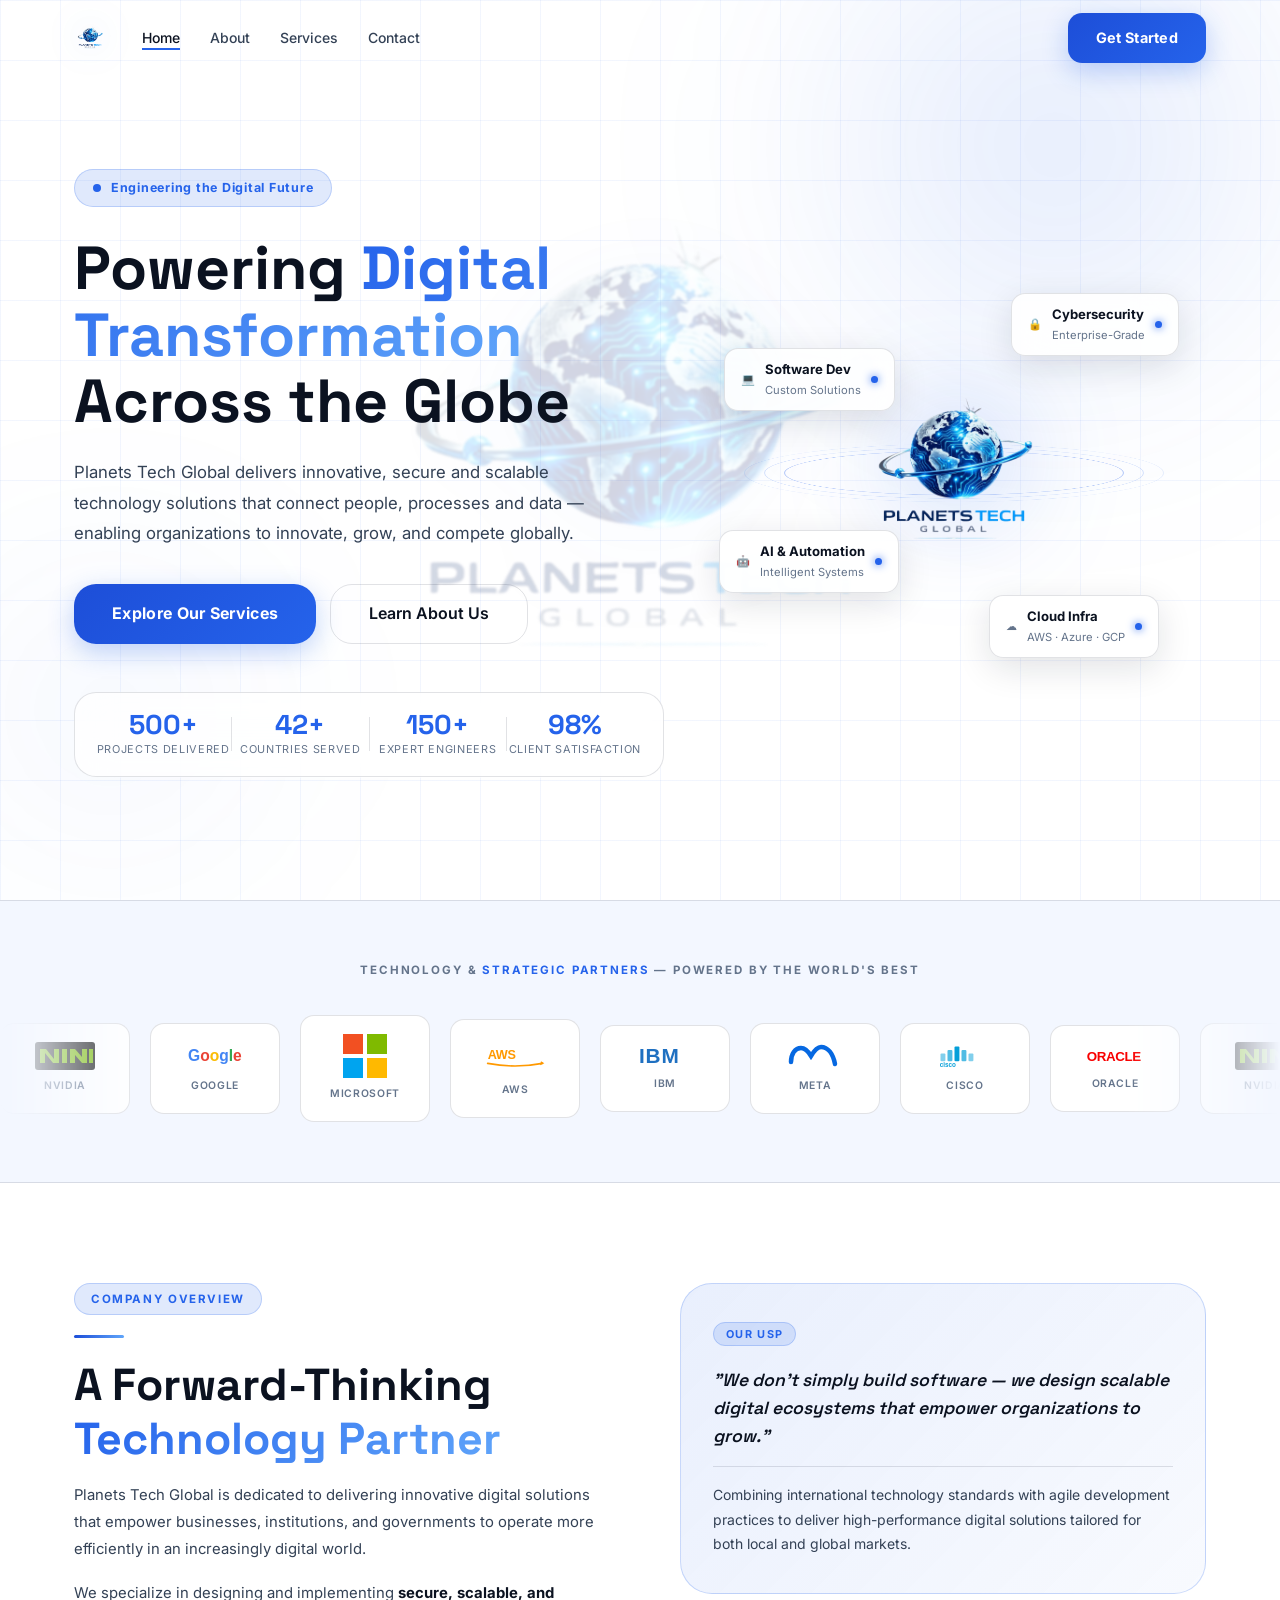
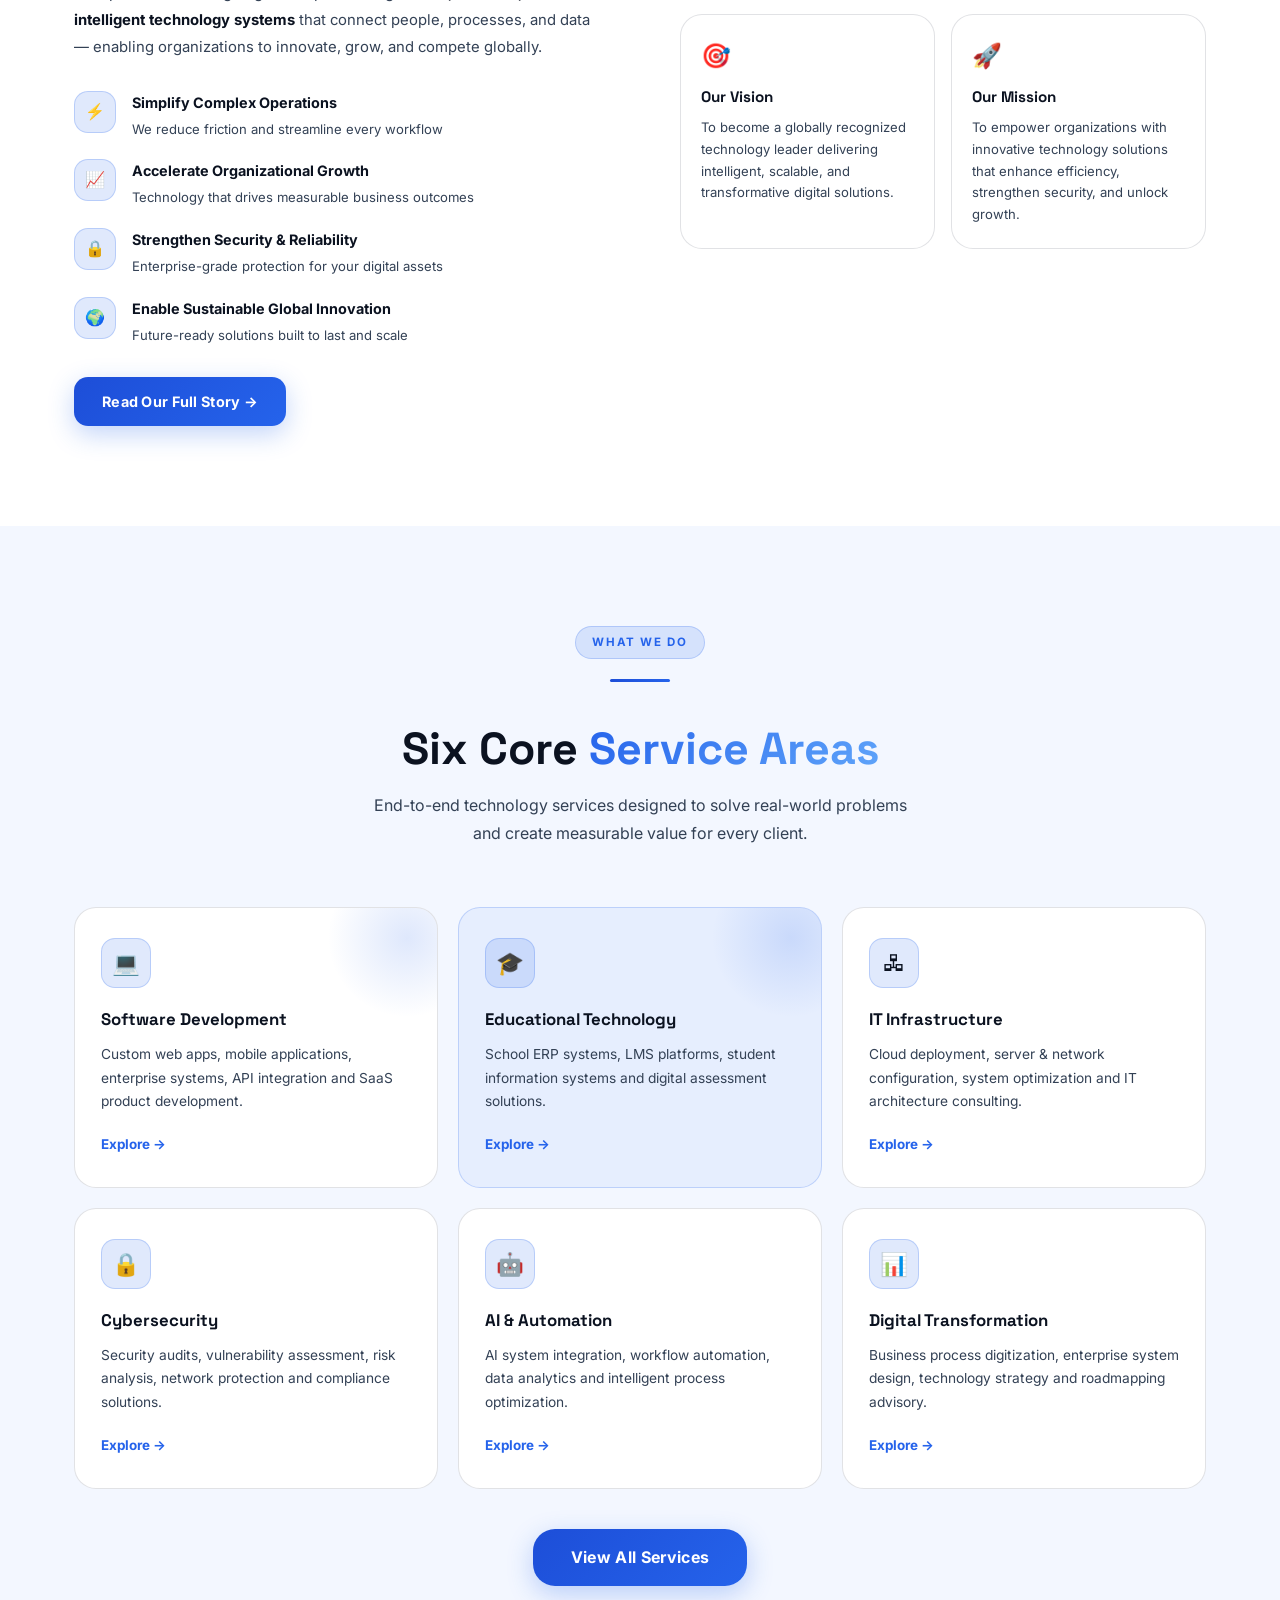
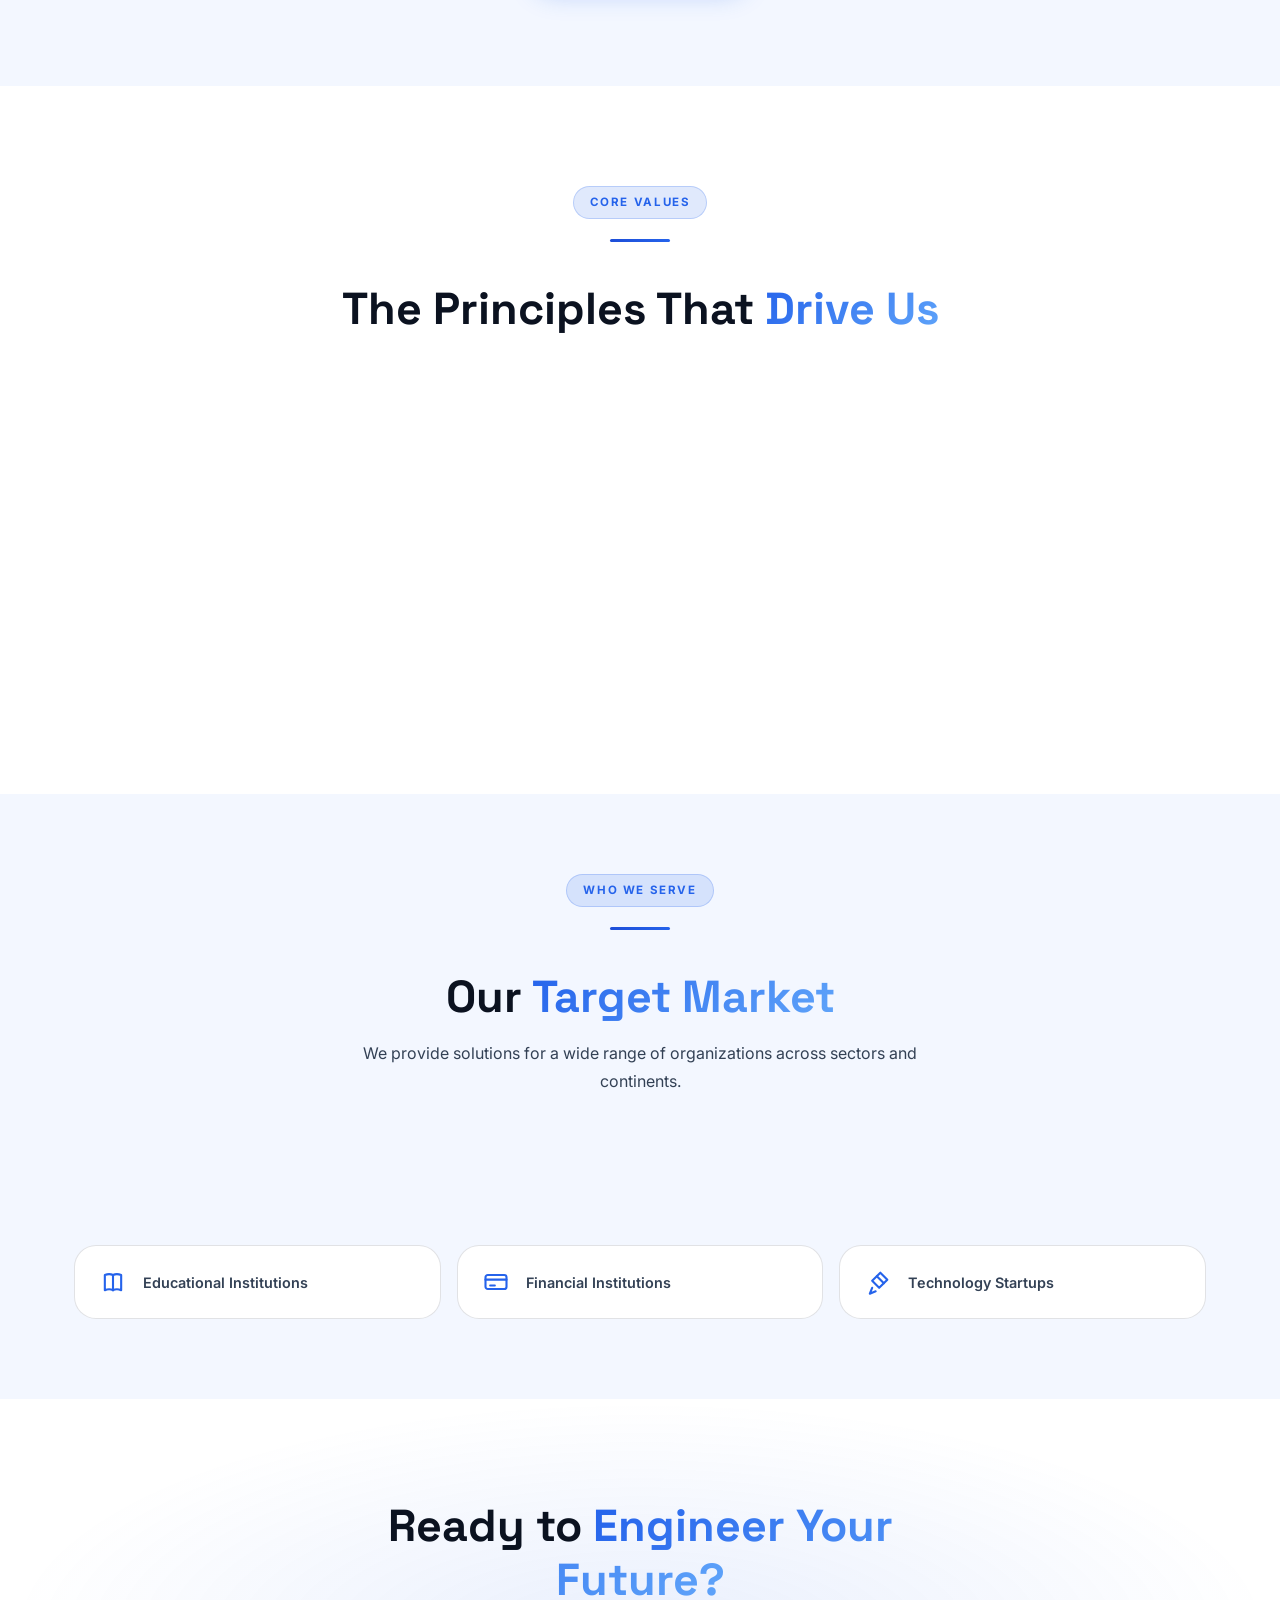
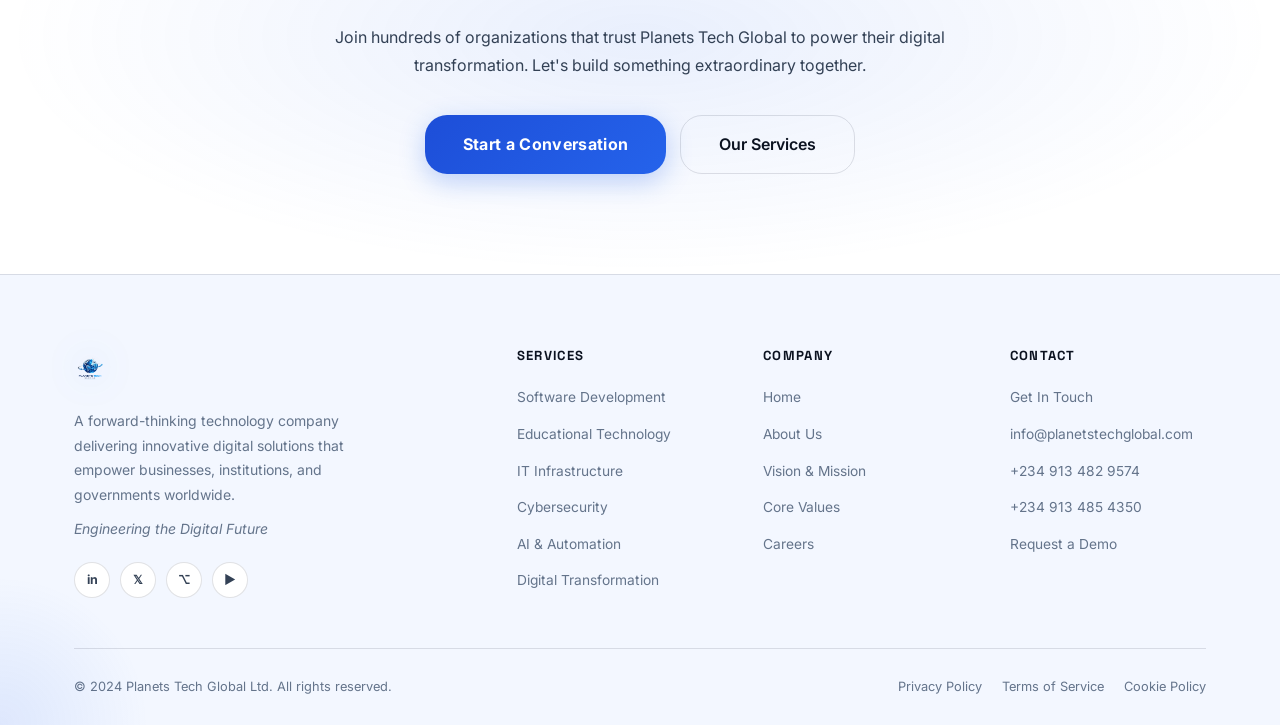
==== commit 444a67fd: "feat(ui): update branding and improve UI consistency - Replace red color scheme with blue theme acro" ====
--- a/index.html
+++ b/index.html
@@ -5,7 +5,7 @@
   <meta name="viewport" content="width=device-width, initial-scale=1.0"/>
   <title>Planets Tech Global — Engineering the Digital Future</title>
   <meta name="description" content="Planets Tech Global delivers innovative digital solutions empowering businesses, institutions, and governments to operate efficiently in a digital world."/>
-  <link rel="icon" href="assets/planets tech red logo transparent.png" type="image/png"/>
+  <link rel="icon" href="assets/background_removal.png" type="image/png"/>
   <link rel="stylesheet" href="style.css"/>
   <link rel="stylesheet" href="home.css"/>
 </head>
@@ -14,17 +14,14 @@
 
 <!-- Animated background logo layers -->
 <div class="bg-logo-wrap" aria-hidden="true">
-  <img src="assets/planets tech red logo transparent.png" alt="" class="bg-logo"/>
-</div>
-<div class="bg-logo-wrap-2" aria-hidden="true">
-  <img src="assets/planets tech red logo transparent.png" alt="" class="bg-logo-2"/>
+  <img src="assets/background_removal.png" alt="" class="bg-logo"/>
 </div>
 
 <!-- ===== NAVBAR ===== -->
 <nav class="navbar" id="navbar">
   <div class="nav-inner">
     <a href="index.html" class="nav-logo">
-      <img src="assets/planets tech red logo transparent.png" alt="Planets Tech Global Logo"/>
+      <img src="assets/background_removal.png" alt="Planets Tech Global Logo"/>
     </a>
     <ul class="nav-links" id="nav-links">
       <li><a href="index.html"    class="nav-link">Home</a></li>
@@ -86,7 +83,7 @@
     </div>
     <div class="hero-visual">
       <div class="globe-wrap">
-        <img src="assets/planets tech red logo transparent.png" alt="Planets Tech Globe" class="hero-globe" id="hero-globe"/>
+        <img src="assets/background_removal.png" alt="Planets Tech Globe" class="hero-globe" id="hero-globe"/>
         <div class="orbit orbit-1"></div>
         <div class="orbit orbit-2"></div>
         <div class="orbit orbit-3"></div>
@@ -328,31 +325,65 @@
     <div class="values-grid">
       <div class="value-card tilt-card reveal" id="val-innovation">
         <div class="value-num">01</div>
-        <div class="value-icon">💡</div>
+        <div class="value-icon">
+          <svg class="ptg-icon" viewBox="0 0 24 24" aria-hidden="true" focusable="false">
+            <path d="M9 18h6"></path>
+            <path d="M10 22h4"></path>
+            <path d="M8.5 14.5c-1.6-1.3-2.5-3.2-2.5-5.3A6 6 0 0 1 12 3a6 6 0 0 1 6 6.2c0 2.1-.9 4-2.5 5.3-.9.8-1.5 1.9-1.5 3.1H10c0-1.2-.6-2.3-1.5-3.1z"></path>
+            <path d="M12 1.8v1.6"></path>
+            <path d="M20.2 9.6h-1.6"></path>
+            <path d="M5.4 9.6H3.8"></path>
+          </svg>
+        </div>
         <h3>Innovation</h3>
         <p>We embrace emerging technologies to continuously create smarter and more effective solutions for every challenge.</p>
       </div>
       <div class="value-card tilt-card reveal" id="val-integrity">
         <div class="value-num">02</div>
-        <div class="value-icon">🤝</div>
+        <div class="value-icon">
+          <svg class="ptg-icon" viewBox="0 0 24 24" aria-hidden="true" focusable="false">
+            <path d="M12 2l7 4v6c0 5-3 9-7 10-4-1-7-5-7-10V6l7-4z"></path>
+            <path d="M9 12l2 2 4-4"></path>
+          </svg>
+        </div>
         <h3>Integrity</h3>
         <p>We operate with transparency, honesty, and accountability in all our relationships with clients and partners.</p>
       </div>
       <div class="value-card tilt-card reveal" id="val-excellence">
         <div class="value-num">03</div>
-        <div class="value-icon">⭐</div>
+        <div class="value-icon">
+          <svg class="ptg-icon" viewBox="0 0 24 24" aria-hidden="true" focusable="false">
+            <circle cx="12" cy="9" r="3.5"></circle>
+            <path d="M9 12.4l-2 8.1 5-2.8 5 2.8-2-8.1"></path>
+            <path d="M12 2.2v2"></path>
+            <path d="M18.4 4.6l-1.4 1.4"></path>
+            <path d="M5.6 4.6L7 6"></path>
+          </svg>
+        </div>
         <h3>Excellence</h3>
         <p>We maintain the highest standards in design, development, and service delivery — every time, without compromise.</p>
       </div>
       <div class="value-card tilt-card reveal" id="val-collab">
         <div class="value-num">04</div>
-        <div class="value-icon">🔗</div>
+        <div class="value-icon">
+          <svg class="ptg-icon" viewBox="0 0 24 24" aria-hidden="true" focusable="false">
+            <path d="M10.2 13.8l3.6-3.6"></path>
+            <path d="M8.1 16.9l-1.4 1.4a4 4 0 0 1-5.7-5.7l1.4-1.4a4 4 0 0 1 5.7 0"></path>
+            <path d="M15.9 7.1l1.4-1.4a4 4 0 0 1 5.7 5.7l-1.4 1.4a4 4 0 0 1-5.7 0"></path>
+          </svg>
+        </div>
         <h3>Collaboration</h3>
         <p>We believe strong partnerships create stronger outcomes. We work as an extension of your team, not a vendor.</p>
       </div>
       <div class="value-card tilt-card reveal" id="val-impact">
         <div class="value-num">05</div>
-        <div class="value-icon">🌍</div>
+        <div class="value-icon">
+          <svg class="ptg-icon" viewBox="0 0 24 24" aria-hidden="true" focusable="false">
+            <circle cx="12" cy="12" r="9"></circle>
+            <path d="M3 12h18"></path>
+            <path d="M12 3c2.6 2.7 4 6 4 9s-1.4 6.3-4 9c-2.6-2.7-4-6-4-9s1.4-6.3 4-9z"></path>
+          </svg>
+        </div>
         <h3>Impact</h3>
         <p>We focus on building solutions that create meaningful and lasting value — for our clients and the world.</p>
       </div>
@@ -370,12 +401,74 @@
       <p class="section-subtitle">We provide solutions for a wide range of organizations across sectors and continents.</p>
     </div>
     <div class="markets-grid">
-      <div class="market-item reveal" id="mkt-sme"><span class="mkt-icon">🏢</span><span>Small &amp; Medium Enterprises</span></div>
-      <div class="market-item reveal" id="mkt-corp"><span class="mkt-icon">🏦</span><span>Large Corporations</span></div>
-      <div class="market-item reveal" id="mkt-gov"><span class="mkt-icon">🏛</span><span>Government Agencies</span></div>
-      <div class="market-item reveal" id="mkt-edu"><span class="mkt-icon">🎓</span><span>Educational Institutions</span></div>
-      <div class="market-item reveal" id="mkt-fin"><span class="mkt-icon">💰</span><span>Financial Institutions</span></div>
-      <div class="market-item reveal" id="mkt-startup"><span class="mkt-icon">🚀</span><span>Technology Startups</span></div>
+      <div class="market-item reveal" id="mkt-sme">
+        <span class="mkt-icon">
+          <svg class="ptg-icon" viewBox="0 0 24 24" aria-hidden="true" focusable="false">
+            <path d="M9 7V5h6v2"></path>
+            <rect x="4" y="7" width="16" height="13" rx="2"></rect>
+            <path d="M4 12h16"></path>
+          </svg>
+        </span>
+        <span>Small &amp; Medium Enterprises</span>
+      </div>
+      <div class="market-item reveal" id="mkt-corp">
+        <span class="mkt-icon">
+          <svg class="ptg-icon" viewBox="0 0 24 24" aria-hidden="true" focusable="false">
+            <path d="M7 21V3h10v18"></path>
+            <path d="M10 7h1"></path>
+            <path d="M13 7h1"></path>
+            <path d="M10 11h1"></path>
+            <path d="M13 11h1"></path>
+            <path d="M10 15h1"></path>
+            <path d="M13 15h1"></path>
+          </svg>
+        </span>
+        <span>Large Corporations</span>
+      </div>
+      <div class="market-item reveal" id="mkt-gov">
+        <span class="mkt-icon">
+          <svg class="ptg-icon" viewBox="0 0 24 24" aria-hidden="true" focusable="false">
+            <path d="M4 9l8-5 8 5"></path>
+            <path d="M5 10h14"></path>
+            <path d="M6.5 10v9"></path>
+            <path d="M10 10v9"></path>
+            <path d="M14 10v9"></path>
+            <path d="M17.5 10v9"></path>
+            <path d="M4.5 21h15"></path>
+          </svg>
+        </span>
+        <span>Government Agencies</span>
+      </div>
+      <div class="market-item reveal" id="mkt-edu">
+        <span class="mkt-icon">
+          <svg class="ptg-icon" viewBox="0 0 24 24" aria-hidden="true" focusable="false">
+            <path d="M12 6c-2-1-4.6-1-7 0v13c2.4-1 5-1 7 0"></path>
+            <path d="M12 6c2-1 4.6-1 7 0v13c-2.4-1-5-1-7 0"></path>
+            <path d="M12 6v13"></path>
+          </svg>
+        </span>
+        <span>Educational Institutions</span>
+      </div>
+      <div class="market-item reveal" id="mkt-fin">
+        <span class="mkt-icon">
+          <svg class="ptg-icon" viewBox="0 0 24 24" aria-hidden="true" focusable="false">
+            <rect x="3" y="6" width="18" height="12" rx="2"></rect>
+            <path d="M3 10h18"></path>
+            <path d="M7 15h4"></path>
+          </svg>
+        </span>
+        <span>Financial Institutions</span>
+      </div>
+      <div class="market-item reveal" id="mkt-startup">
+        <span class="mkt-icon">
+          <svg class="ptg-icon" viewBox="0 0 24 24" aria-hidden="true" focusable="false">
+            <path d="M14 4l6 6-7 7-6-6 7-7z"></path>
+            <path d="M7 17l-2 5 5-2"></path>
+            <path d="M11 7l6 6"></path>
+          </svg>
+        </span>
+        <span>Technology Startups</span>
+      </div>
     </div>
   </div>
 </section>
@@ -401,7 +494,7 @@
     <div class="footer-top">
       <div class="footer-brand">
         <a href="index.html" class="nav-logo">
-          <img src="assets/planets tech red logo transparent.png" alt="Planets Tech Global"/>
+          <img src="assets/background_removal.png" alt="Planets Tech Global"/>
         </a>
         <p>A forward-thinking technology company delivering innovative digital solutions that empower businesses, institutions, and governments worldwide.</p>
         <p class="footer-tagline">Engineering the Digital Future</p>
--- a/style.css
+++ b/style.css
@@ -8,27 +8,27 @@
 
 /* ===== CSS VARIABLES ===== */
 :root {
-  --red:            #c0392b;
-  --red-bright:     #e74c3c;
-  --red-light:      #ff6b6b;
-  --red-primary:    #c0392b;
-  --red-glow:       rgba(192, 57, 43, 0.18);
-  --red-glow-strong:rgba(192, 57, 43, 0.35);
-  --red-border:     rgba(192, 57, 43, 0.35);
-
-  --bg-primary:     #0a0a0a;
-  --bg-secondary:   #0f0f0f;
-  --bg-card:        rgba(255,255,255,0.04);
-  --bg-card-hover:  rgba(255,255,255,0.07);
-  --bg-red-card:    rgba(192,57,43,0.08);
-
-  --border-subtle:  rgba(255,255,255,0.07);
-  --border-red:     rgba(192,57,43,0.3);
+  --red:            #1d4ed8;
+  --red-bright:     #2563eb;
+  --red-light:      #60a5fa;
+  --red-primary:    #1d4ed8;
+  --red-glow:       rgba(37, 99, 235, 0.14);
+  --red-glow-strong:rgba(37, 99, 235, 0.28);
+  --red-border:     rgba(37, 99, 235, 0.22);
+
+  --bg-primary:     #ffffff;
+  --bg-secondary:   #f3f7ff;
+  --bg-card:        #ffffff;
+  --bg-card-hover:  #f7fbff;
+  --bg-red-card:    rgba(37,99,235,0.06);
+
+  --border-subtle:  rgba(15,23,42,0.12);
+  --border-red:     rgba(37,99,235,0.22);
 
   --white:          #ffffff;
-  --text-primary:   #f5f5f5;
-  --text-secondary: #a0a0a0;
-  --text-muted:     #555555;
+  --text-primary:   #0b1220;
+  --text-secondary: #334155;
+  --text-muted:     #64748b;
 
   --font-main:      'Inter', -apple-system, sans-serif;
   --font-body:      'Inter', -apple-system, sans-serif;
@@ -39,8 +39,8 @@
   --radius-lg:  22px;
   --radius-xl:  32px;
 
-  --shadow-card:  0 4px 30px rgba(0,0,0,0.5);
-  --shadow-red:   0 0 30px rgba(192,57,43,0.25);
+  --shadow-card:  0 10px 35px rgba(15,23,42,0.12);
+  --shadow-red:   0 12px 40px rgba(37,99,235,0.22);
   --transition:   all 0.3s cubic-bezier(0.4,0,0.2,1);
   --nav-height:   76px;
 }
@@ -72,8 +72,8 @@
 .bg-grid {
   position: fixed; inset:0;
   background-image:
-    linear-gradient(rgba(192,57,43,0.03) 1px, transparent 1px),
-    linear-gradient(90deg,rgba(192,57,43,0.03) 1px, transparent 1px);
+    linear-gradient(rgba(37,99,235,0.06) 1px, transparent 1px),
+    linear-gradient(90deg,rgba(37,99,235,0.06) 1px, transparent 1px);
   background-size: 60px 60px;
   pointer-events:none; z-index:-2;
 }
@@ -119,12 +119,12 @@
   color:#fff; font-weight:700; font-size:0.9rem;
   padding:13px 28px; border-radius:var(--radius-md);
   transition:var(--transition); border:none; cursor:pointer;
-  box-shadow: 0 4px 20px rgba(192,57,43,0.4);
+  box-shadow: 0 8px 26px rgba(37,99,235,0.28);
   letter-spacing:0.02em;
 }
 .btn-primary:hover {
   transform:translateY(-3px);
-  box-shadow:0 10px 35px rgba(192,57,43,0.55);
+  box-shadow:0 14px 40px rgba(37,99,235,0.34);
   filter:brightness(1.1);
 }
 .btn-primary.btn-lg { padding:16px 38px; font-size:1rem; border-radius:var(--radius-lg); }
@@ -151,7 +151,7 @@
   transition:var(--transition);
 }
 .navbar.scrolled {
-  background:rgba(10,10,10,0.93);
+  background:rgba(255,255,255,0.92);
   backdrop-filter:blur(18px);
   border-bottom:1px solid var(--border-subtle);
 }
@@ -162,7 +162,11 @@
   padding-right:max(24px, env(safe-area-inset-right));
 }
 .nav-logo { display:flex; align-items:center; gap:12px; flex-shrink:0; }
-.nav-logo img { height:48px; width:auto; }
+.nav-logo img {
+  height:48px; width:auto;
+  filter: drop-shadow(0 0 18px rgba(37,99,235,0.18));
+  transform-origin: center center;
+}
 .nav-links { display:flex; align-items:center; gap:30px; flex:1; }
 .nav-link {
   font-size:0.875rem; font-weight:500;
@@ -174,7 +178,7 @@
   width:0; height:2px;
   background:var(--red-bright); transition:var(--transition);
 }
-.nav-link:hover, .nav-link.active { color:var(--white); }
+.nav-link:hover, .nav-link.active { color:var(--text-primary); }
 .nav-link:hover::after, .nav-link.active::after { width:100%; }
 .nav-cta { margin-left:auto; display:flex; align-items:center; gap:14px; }
 .hamburger {
@@ -194,7 +198,7 @@
 }
 .page-hero-orb-1 {
   width:500px; height:500px;
-  background:radial-gradient(circle,rgba(192,57,43,0.14),transparent 70%);
+  background:radial-gradient(circle,rgba(37,99,235,0.14),transparent 70%);
   top:-150px; left:50%; transform:translateX(-50%);
 }
 .page-hero-content { position:relative; z-index:1; max-width:800px; margin:0 auto; }
@@ -265,7 +269,7 @@
 .footer-social-icon:hover { background:var(--red-glow); border-color:var(--red); color:var(--red-bright); transform:translateY(-2px); }
 .footer-col h4 {
   font-family:var(--font-display); font-size:0.82rem; font-weight:700;
-  color:var(--white); letter-spacing:0.1em; text-transform:uppercase; margin-bottom:18px;
+  color:var(--text-primary); letter-spacing:0.1em; text-transform:uppercase; margin-bottom:18px;
 }
 .footer-col ul { display:flex; flex-direction:column; gap:11px; }
 .footer-col a { font-size:0.86rem; color:var(--text-muted); transition:var(--transition); }
@@ -283,11 +287,11 @@
 /* ===== GLOWING BLOB CURSOR ===== */
 #cursor-blob {
   position:fixed; width:300px; height:300px; border-radius:50%;
-  background:radial-gradient(circle,rgba(192,57,43,0.07),transparent 70%);
+  background:radial-gradient(circle,rgba(37,99,235,0.10),transparent 70%);
   pointer-events:none; z-index:0;
   transform:translate(-50%,-50%);
   transition:left 0.12s ease,top 0.12s ease;
-  mix-blend-mode:screen;
+  mix-blend-mode:multiply;
 }
 
 /* ===== FORM ===== */
@@ -296,7 +300,7 @@
 .form-group input,
 .form-group textarea,
 .form-group select {
-  background:rgba(255,255,255,0.04); border:1px solid var(--border-subtle);
+  background:#fff; border:1px solid var(--border-subtle);
   border-radius:var(--radius-md); padding:13px 16px;
   color:var(--text-primary); font-family:var(--font-main); font-size:0.9rem;
   transition:var(--transition); outline:none; width:100%;
@@ -304,10 +308,10 @@
 .form-group input:focus,
 .form-group textarea:focus,
 .form-group select:focus {
-  border-color:var(--red-bright); background:rgba(192,57,43,0.05);
-  box-shadow:0 0 0 3px rgba(192,57,43,0.12);
-}
-.form-group select option { background:#111; color:var(--text-primary); }
+  border-color:var(--red-bright); background:#fff;
+  box-shadow:0 0 0 3px rgba(37,99,235,0.16);
+}
+.form-group select option { background:#fff; color:var(--text-primary); }
 .form-group textarea { resize:vertical; min-height:110px; }
 .form-note { text-align:center; font-size:0.78rem; color:var(--text-muted); margin-top:12px; }
 .form-row { display:grid; grid-template-columns:1fr 1fr; gap:16px; }
@@ -319,21 +323,21 @@
 @media(max-width:900px){
   .nav-inner { gap:20px; }
   .nav-links { display:none; }
-  /* Always show a dark backdrop on mobile so nav is visible */
+  /* Always show a backdrop on mobile so nav is visible */
   .navbar {
-    background:rgba(8,8,8,0.95);
+    background:rgba(255,255,255,0.95);
     backdrop-filter:blur(16px);
     border-bottom:1px solid var(--border-subtle);
   }
   .hamburger { display:flex; z-index:1001; }
-  .hamburger span { background: var(--white); height:3px; width:24px; border-radius:2px; }
+  .hamburger span { background: var(--text-primary); height:3px; width:24px; border-radius:2px; }
   .nav-cta .btn-primary { display:none; }
   .nav-logo img { height:44px; }
   /* Open state — works from 900px down to any width */
   .nav-links.open {
     display:flex; flex-direction:column; align-items:flex-start;
     position:fixed; top:var(--nav-height); left:0; right:0;
-    background:rgba(8,8,8,0.98); backdrop-filter:blur(20px);
+    background:rgba(255,255,255,0.98); backdrop-filter:blur(20px);
     padding:32px 24px;
     padding-left:max(24px, env(safe-area-inset-left));
     padding-right:max(24px, env(safe-area-inset-right));
--- a/home.css
+++ b/home.css
@@ -18,49 +18,33 @@
   width: clamp(500px, 70vw, 900px);
   height: clamp(500px, 70vw, 900px);
   object-fit: contain;
-  opacity: 0.04;
-  animation: bgLogoSpin 40s linear infinite, bgLogoPulse 8s ease-in-out infinite;
-  filter: blur(1px) saturate(2);
+  opacity: 0.18;
+  animation: ptgRotate360 22s linear infinite;
+  transform: translate3d(0,0,0);
+  will-change: transform;
+  backface-visibility: hidden;
+  transform-style: preserve-3d;
+  filter: blur(1px) saturate(1.2) drop-shadow(0 0 44px rgba(37,99,235,0.18));
   transform-origin: center center;
 }
-@keyframes bgLogoSpin {
-  from { transform: rotate(0deg) scale(1); }
-  to   { transform: rotate(360deg) scale(1); }
-}
-@keyframes bgLogoPulse {
-  0%,100% { opacity: 0.04; }
-  50%      { opacity: 0.07; }
-}
-
-/* Second BG logo instance offset for depth */
-.bg-logo-wrap-2 {
-  position: fixed;
-  inset: 0;
-  z-index: -1;
-  pointer-events: none;
-  overflow: hidden;
-  display: flex;
-  align-items: flex-end;
-  justify-content: flex-start;
-  padding: 0;
-}
-.bg-logo-2 {
-  width: clamp(300px, 40vw, 550px);
-  height: clamp(300px, 40vw, 550px);
-  object-fit: contain;
-  opacity: 0.025;
-  animation: bgLogoSpin2 60s linear infinite reverse, bgLogoPulse2 12s ease-in-out infinite;
-  filter: blur(2px) saturate(1.5);
-  transform-origin: center center;
-  transform: translate(-20%, 20%);
-}
-@keyframes bgLogoSpin2 {
-  from { transform: translate(-20%, 20%) rotate(0deg); }
-  to   { transform: translate(-20%, 20%) rotate(-360deg); }
-}
-@keyframes bgLogoPulse2 {
-  0%,100% { opacity: 0.025; }
-  50%      { opacity: 0.05; }
+@-webkit-keyframes ptgRotate360 {
+  from { -webkit-transform: translate3d(0,0,0) rotate(0deg); }
+  to   { -webkit-transform: translate3d(0,0,0) rotate(360deg); }
+}
+@keyframes ptgRotate360 {
+  from { transform: translate3d(0,0,0) rotate(0deg); }
+  to   { transform: translate3d(0,0,0) rotate(360deg); }
+}
+.ptg-bg-paused .bg-logo {
+  animation-play-state: paused;
+}
+
+@media (prefers-reduced-motion: reduce) {
+  .bg-logo {
+    animation: none;
+    transform: none;
+    opacity: 0.12;
+  }
 }
 
 /* ===== HERO ===== */
@@ -83,13 +67,13 @@
 .hero-orb { position:fixed; border-radius:50%; filter:blur(100px); pointer-events:none; z-index:-1; }
 .hero-orb-1 {
   width: 650px; height: 650px;
-  background: radial-gradient(circle, rgba(192,57,43,0.15), transparent 70%);
+  background: radial-gradient(circle, rgba(37,99,235,0.15), transparent 70%);
   top: -180px; right: -100px;
   animation: floatOrb 9s ease-in-out infinite;
 }
 .hero-orb-2 {
   width: 380px; height: 380px;
-  background: radial-gradient(circle, rgba(192,57,43,0.08), transparent 70%);
+  background: radial-gradient(circle, rgba(37,99,235,0.08), transparent 70%);
   bottom: 0; left: -80px;
   animation: floatOrb 12s ease-in-out infinite reverse;
 }
@@ -129,7 +113,7 @@
 .hero-stats {
   display: flex; align-items: center; gap: 0;
   padding: 18px 20px;
-  background: rgba(10,10,10,0.7);
+  background: rgba(255,255,255,0.78);
   border: 1px solid var(--border-subtle);
   border-radius: var(--radius-lg);
   backdrop-filter: blur(18px);
@@ -149,29 +133,29 @@
 .hero-globe {
   width: 300px; height: 300px; object-fit: contain;
   animation: floatGlobe 6s ease-in-out infinite;
-  filter: drop-shadow(0 0 55px rgba(192,57,43,0.5));
+  filter: drop-shadow(0 0 55px rgba(37,99,235,0.35));
   position: relative; z-index: 2;
 }
 @keyframes floatGlobe {
-  0%,100% { transform: translateY(0) rotate(0deg); }
-  50%      { transform: translateY(-18px) rotate(4deg); }
+  0%,100% { transform: translateY(0); }
+  50%      { transform: translateY(-18px); }
 }
 .orbit { position: absolute; border-radius: 50%; border: 1.5px solid; animation: spinOrbit linear infinite; }
-.orbit-1 { width:340px;height:130px; border-color:rgba(192,57,43,0.4); transform:rotateX(70deg); animation-duration:7s; }
-.orbit-2 { width:380px;height:150px; border-color:rgba(192,57,43,0.2); transform:rotateX(70deg); animation-duration:11s; animation-direction:reverse; }
-.orbit-3 { width:420px;height:170px; border-color:rgba(192,57,43,0.1); transform:rotateX(70deg); animation-duration:16s; }
+.orbit-1 { width:340px;height:130px; border-color:rgba(37,99,235,0.35); transform:rotateX(70deg); animation-duration:7s; }
+.orbit-2 { width:380px;height:150px; border-color:rgba(37,99,235,0.18); transform:rotateX(70deg); animation-duration:11s; animation-direction:reverse; }
+.orbit-3 { width:420px;height:170px; border-color:rgba(37,99,235,0.10); transform:rotateX(70deg); animation-duration:16s; }
 @keyframes spinOrbit { from{transform:rotateX(70deg) rotateZ(0deg)} to{transform:rotateX(70deg) rotateZ(360deg)} }
 
 .float-card {
   position: absolute; display: flex; align-items: center; gap: 10px;
-  background: rgba(5,5,5,0.9); border: 1px solid var(--border-subtle);
+  background: rgba(255,255,255,0.9); border: 1px solid var(--border-subtle);
   backdrop-filter: blur(20px); padding: 10px 16px;
   border-radius: var(--radius-md); font-size: 0.78rem;
   white-space: nowrap; box-shadow: var(--shadow-card);
   animation: floatCard 4s ease-in-out infinite;
   z-index: 3;
 }
-.float-card strong { display: block; font-size: 0.82rem; color: var(--white); }
+.float-card strong { display: block; font-size: 0.82rem; color: var(--text-primary); }
 .float-card span { color: var(--text-muted); font-size: 0.7rem; }
 .fc-icon { font-size: 1.1rem; }
 .fc-dot { width:7px;height:7px;border-radius:50%;background:var(--red-bright);box-shadow:0 0 8px var(--red-bright);animation:blink 2s infinite;margin-left:auto; }
@@ -186,7 +170,7 @@
   padding: 60px 0;
   border-top: 1px solid var(--border-subtle);
   border-bottom: 1px solid var(--border-subtle);
-  background: rgba(5,5,5,0.6);
+  background: var(--bg-secondary);
   position: relative;
   overflow: hidden;
 }
@@ -242,8 +226,8 @@
   justify-content: center;
   gap: 8px;
   min-width: 130px;
-  background: rgba(255,255,255,0.03);
-  border: 1px solid rgba(255,255,255,0.06);
+  background: var(--bg-card);
+  border: 1px solid var(--border-subtle);
   border-radius: var(--radius-md);
   padding: 18px 22px;
   transition: var(--transition);
@@ -251,10 +235,10 @@
   cursor: default;
 }
 .partner-logo:hover {
-  background: rgba(255,255,255,0.08);
+  background: var(--bg-card-hover);
   border-color: var(--border-red);
   transform: translateY(-4px);
-  box-shadow: 0 8px 24px rgba(192,57,43,0.15);
+  box-shadow: 0 12px 34px rgba(37,99,235,0.16);
 }
 .partner-logo svg { display: block; }
 .partner-name {
@@ -269,27 +253,27 @@
 .overview { padding: 100px 0; position: relative; }
 .overview-inner { display: grid; grid-template-columns: 1fr 1fr; gap: 80px; align-items: start; }
 .overview-desc { font-size: 0.93rem; color: var(--text-secondary); line-height: 1.8; margin-bottom: 18px; }
-.overview-desc strong { color: var(--white); }
+.overview-desc strong { color: var(--text-primary); }
 .overview-beliefs { display: flex; flex-direction: column; gap: 18px; margin: 30px 0; }
 .belief-item { display: flex; align-items: flex-start; gap: 16px; }
 .belief-icon { width:42px;height:42px;flex-shrink:0;background:var(--red-glow);border:1px solid var(--red-border);border-radius:var(--radius-md);display:flex;align-items:center;justify-content:center;font-size:1rem; }
-.belief-item strong { display: block; font-size: 0.9rem; color: var(--white); margin-bottom: 2px; }
+.belief-item strong { display: block; font-size: 0.9rem; color: var(--text-primary); margin-bottom: 2px; }
 .belief-item span { font-size: 0.82rem; color: var(--text-secondary); }
 
 .usp-card {
-  background: linear-gradient(135deg, rgba(192,57,43,0.1), rgba(192,57,43,0.03));
+  background: linear-gradient(135deg, rgba(37,99,235,0.10), rgba(37,99,235,0.03));
   border: 1px solid var(--border-red); border-radius: var(--radius-xl);
   padding: 36px 32px; margin-bottom: 20px;
 }
 .usp-tag { font-size:0.68rem;font-weight:700;letter-spacing:0.12em;text-transform:uppercase;color:var(--red-bright);background:var(--red-glow);border:1px solid var(--red-border);padding:4px 12px;border-radius:100px; }
-.usp-quote { font-family:var(--font-display);font-size:1.1rem;font-weight:600;color:var(--white);line-height:1.6;margin:20px 0 16px;font-style:italic; }
+.usp-quote { font-family:var(--font-display);font-size:1.1rem;font-weight:600;color:var(--text-primary);line-height:1.6;margin:20px 0 16px;font-style:italic; }
 .usp-divider { height:1px;background:var(--border-subtle);margin:16px 0; }
 .usp-sub { font-size:0.875rem;color:var(--text-secondary);line-height:1.75; }
 .vm-cards { display:grid;grid-template-columns:1fr 1fr;gap:16px; }
 .vm-card { background:var(--bg-card);border:1px solid var(--border-subtle);border-radius:var(--radius-lg);padding:22px 20px;transition:var(--transition); }
 .vm-card:hover { border-color:var(--border-red);background:var(--bg-red-card); }
 .vm-icon { font-size:1.5rem;margin-bottom:10px;display:block; }
-.vm-card h4 { font-family:var(--font-display);font-size:0.95rem;font-weight:700;color:var(--white);margin-bottom:8px; }
+.vm-card h4 { font-family:var(--font-display);font-size:0.95rem;font-weight:700;color:var(--text-primary);margin-bottom:8px; }
 .vm-card p { font-size:0.82rem;color:var(--text-secondary);line-height:1.65; }
 
 /* ===== SERVICES PREVIEW ===== */
@@ -304,11 +288,11 @@
 .svc-card.featured-svc { background: var(--bg-red-card); border-color: var(--border-red); }
 .svc-icon-wrap { width:50px;height:50px;background:var(--red-glow);border:1px solid var(--red-border);border-radius:var(--radius-md);display:flex;align-items:center;justify-content:center;margin-bottom:18px; }
 .svc-icon { font-size:1.4rem; }
-.svc-card h3 { font-family:var(--font-display);font-size:1.05rem;font-weight:700;color:var(--white);margin-bottom:10px; }
+.svc-card h3 { font-family:var(--font-display);font-size:1.05rem;font-weight:700;color:var(--text-primary);margin-bottom:10px; }
 .svc-card p { font-size:0.86rem;color:var(--text-secondary);line-height:1.7;margin-bottom:18px; }
 .svc-link { font-size:0.84rem;font-weight:700;color:var(--red-bright);transition:var(--transition); }
 .svc-card:hover .svc-link { letter-spacing:0.04em; }
-.svc-glow { position:absolute;top:-50px;right:-50px;width:160px;height:160px;background:radial-gradient(circle,rgba(192,57,43,0.15),transparent 70%);pointer-events:none; }
+.svc-glow { position:absolute;top:-50px;right:-50px;width:160px;height:160px;background:radial-gradient(circle,rgba(37,99,235,0.15),transparent 70%);pointer-events:none; }
 .services-cta { text-align:center; }
 
 /* ===== CORE VALUES ===== */
@@ -321,8 +305,10 @@
 }
 .value-card:hover { border-color:var(--border-red);background:var(--bg-red-card);transform:translateY(-5px);box-shadow:var(--shadow-red); }
 .value-num { font-family:var(--font-display);font-size:0.72rem;font-weight:700;color:var(--red-bright);letter-spacing:0.1em;margin-bottom:12px; }
-.value-icon { font-size:1.9rem;margin-bottom:12px; }
-.value-card h3 { font-family:var(--font-display);font-size:0.95rem;font-weight:700;color:var(--white);margin-bottom:10px; }
+.value-icon { margin-bottom:12px; display:inline-flex; align-items:center; justify-content:center; color:var(--red-bright); }
+.value-icon .ptg-icon { width:34px; height:34px; }
+.value-icon .ptg-icon, .mkt-icon .ptg-icon { fill:none; stroke:currentColor; stroke-width:1.8; stroke-linecap:round; stroke-linejoin:round; }
+.value-card h3 { font-family:var(--font-display);font-size:0.95rem;font-weight:700;color:var(--text-primary);margin-bottom:10px; }
 .value-card p { font-size:0.82rem;color:var(--text-secondary);line-height:1.65; }
 
 /* ===== MARKETS ===== */
@@ -334,13 +320,14 @@
   border-radius: var(--radius-lg); padding: 22px 24px; transition: var(--transition);
 }
 .market-item:hover { border-color:var(--border-red);background:var(--bg-red-card);transform:translateX(4px); }
-.mkt-icon { font-size:1.6rem;flex-shrink:0; }
+.mkt-icon { flex-shrink:0; display:inline-flex; align-items:center; justify-content:center; color:var(--red-bright); }
+.mkt-icon .ptg-icon { width:28px; height:28px; }
 .market-item span:last-child { font-size:0.9rem;font-weight:600;color:var(--text-secondary);transition:var(--transition); }
 .market-item:hover span:last-child { color:var(--red-light); }
 
 /* ===== HOME CTA ===== */
 .home-cta { padding:100px 0;text-align:center;position:relative;overflow:hidden; }
-.home-cta-glow { position:absolute;inset:0;background:radial-gradient(ellipse at center,rgba(192,57,43,0.1),transparent 70%);pointer-events:none; }
+.home-cta-glow { position:absolute;inset:0;background:radial-gradient(ellipse at center,rgba(37,99,235,0.10),transparent 70%);pointer-events:none; }
 .home-cta-inner { position:relative;z-index:1;max-width:680px;margin:0 auto; }
 .home-cta .section-title { margin-bottom:16px; }
 .home-cta p { font-size:1rem;color:var(--text-secondary);margin-bottom:36px;line-height:1.75; }
@@ -402,7 +389,7 @@
     white-space: normal;
     width: 100%;
     justify-content: flex-start;
-    background: rgba(15,15,15,0.9);
+    background: rgba(255,255,255,0.92);
     border: 1px solid var(--border-subtle);
     border-radius: var(--radius-md);
     padding: 14px 16px;
@@ -478,9 +465,7 @@
   .cta-btns { flex-direction:column; align-items:stretch; }
   .cta-btns a { width:100%; justify-content:center; text-align:center; }
 
-  /* BG logos lighter on mobile */
-  .bg-logo   { opacity:0.025; }
-  .bg-logo-2 { opacity:0.015; }
+  .bg-logo   { opacity:0.15; }
 }
 
 /* ---- Small mobile (≤480px) ---- */
